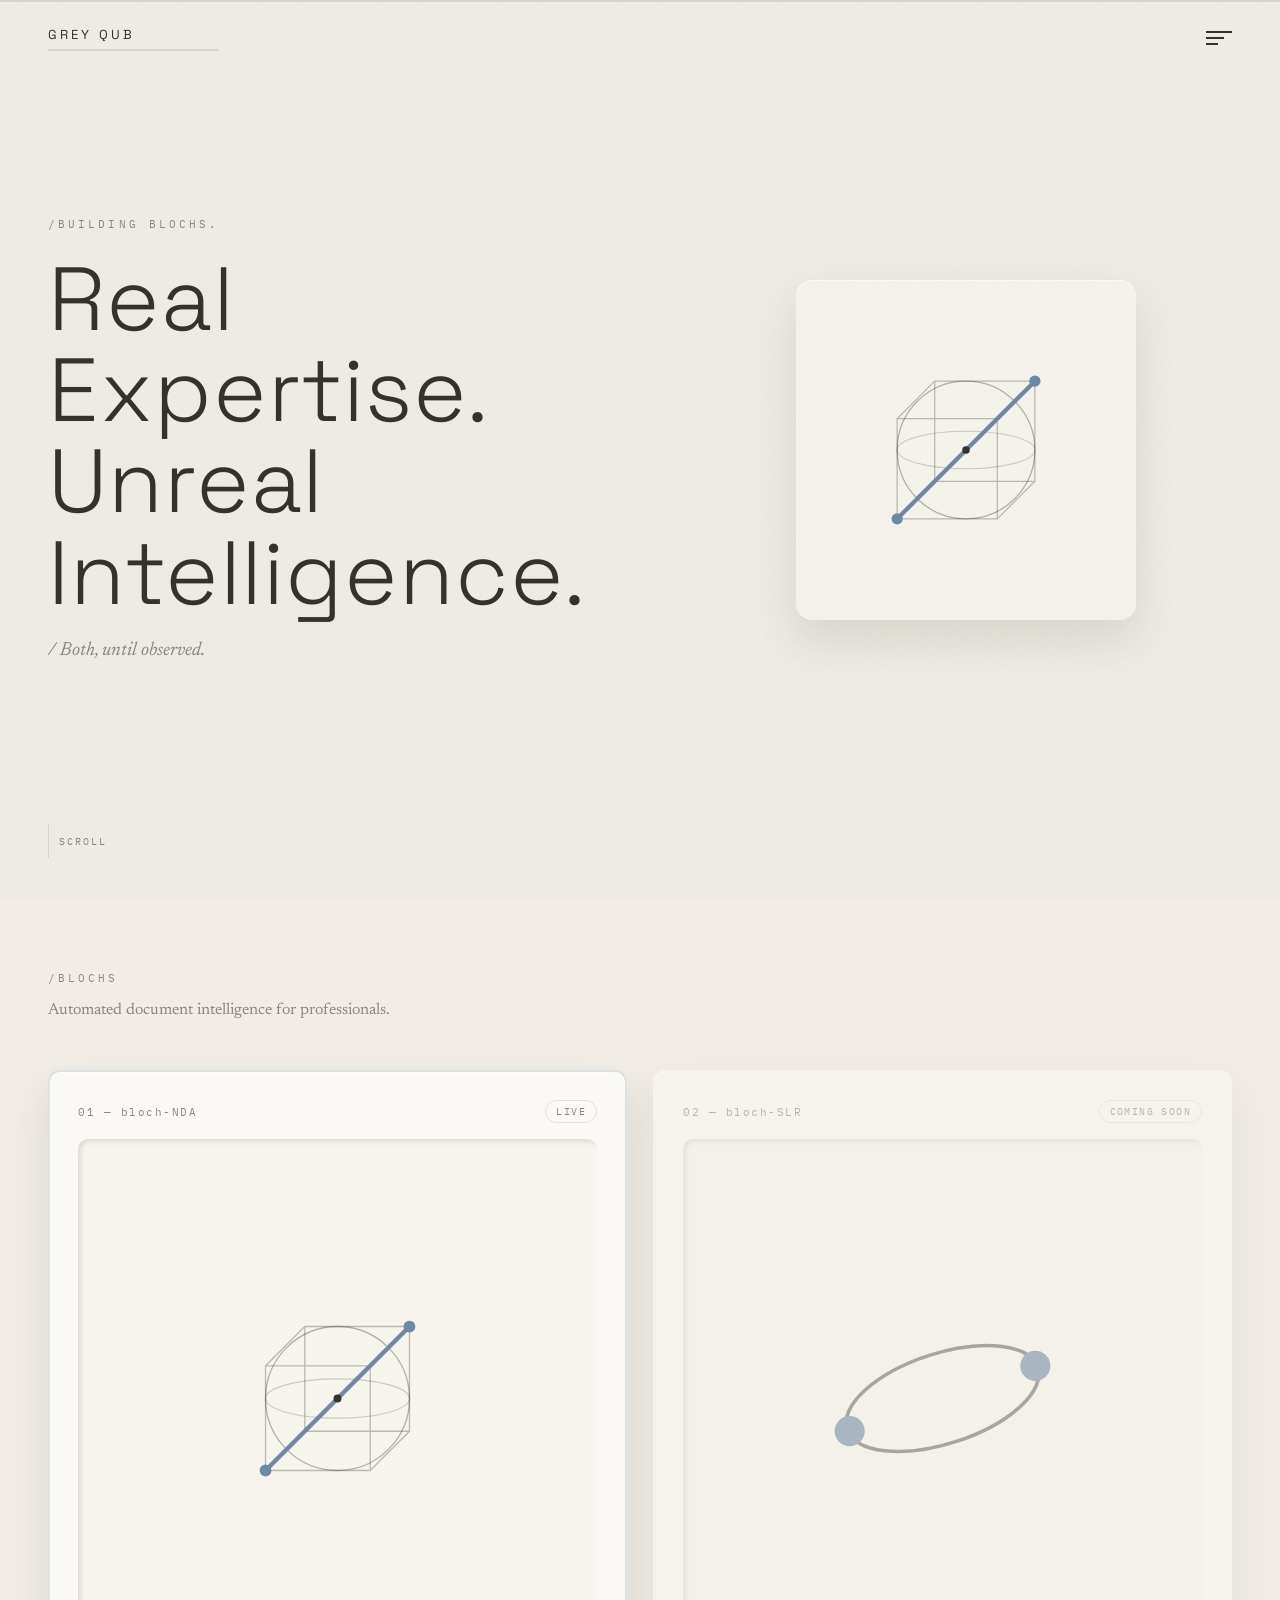
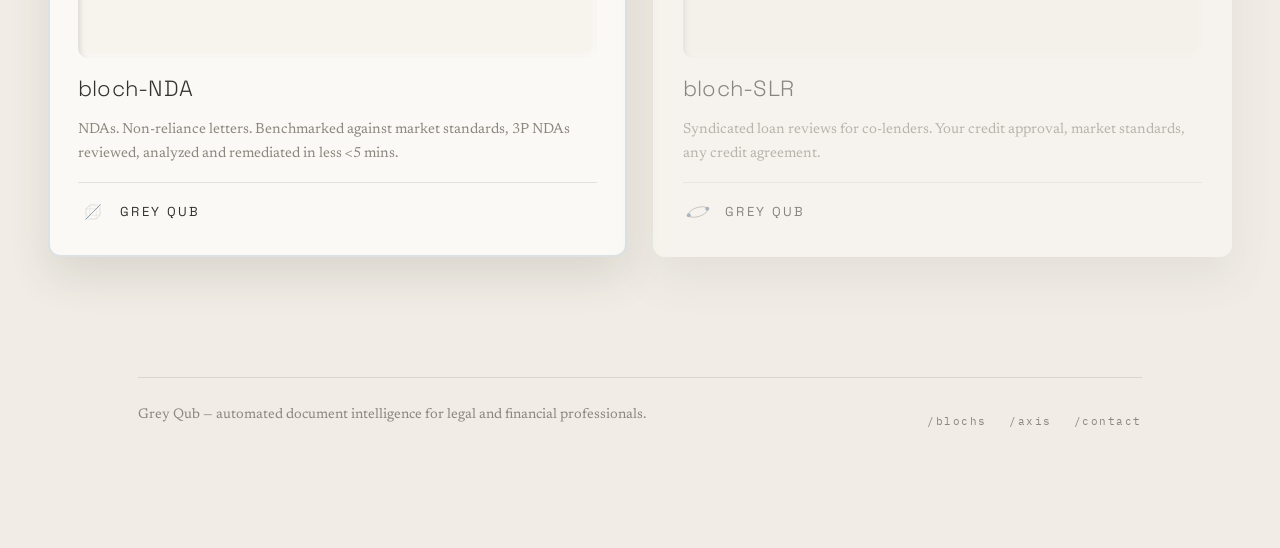
==== index.html @ e5db9835 "Add Bloch Axis icon as apple-touch-icon and favicon Renders the same Bloch Axis mark used in the her" ====
<!DOCTYPE html>
<html lang="en">
<head>
<meta charset="UTF-8">
<meta name="viewport" content="width=device-width, initial-scale=1.0">
<title>Grey Qub — Real Expertise. Unreal Intelligence.</title>
<meta name="description" content="Grey Qub builds automated document intelligence for legal and financial professionals — starting with bloch-NDA and bloch-SLR.">
<link rel="preconnect" href="https://fonts.googleapis.com">
<link rel="preconnect" href="https://fonts.gstatic.com" crossorigin>
<link href="https://fonts.googleapis.com/css2?family=Space+Grotesk:wght@300;400;500;700&family=Newsreader:ital,wght@0,300;0,400;1,400&family=IBM+Plex+Mono:wght@400;500&display=swap" rel="stylesheet">
<link rel="icon" type="image/svg+xml" href="assets/icon.svg">
<link rel="icon" type="image/png" sizes="32x32" href="assets/icon-32.png">
<link rel="icon" type="image/png" sizes="16x16" href="assets/icon-16.png">
<link rel="apple-touch-icon" sizes="180x180" href="assets/icon-180.png">
<meta name="apple-mobile-web-app-title" content="Grey Qub">
<link rel="stylesheet" href="css/base.css">
<link rel="stylesheet" href="css/nav.css">
<link rel="stylesheet" href="css/hero.css">
<link rel="stylesheet" href="css/cards.css">
<link rel="stylesheet" href="css/buttons.css">
<link rel="stylesheet" href="css/footer.css">
<link rel="stylesheet" href="css/landing.css">
</head>
<body>
<div class="grain"></div>
<div class="topline"></div>

<nav>
  <a class="navmark" href="index.html">
    <div class="wordwrap">
      <div class="word">GREY QUB</div>
      <div class="wordline" aria-hidden="true"></div>
    </div>
  </a>
  <div class="navmenu-wrap">
    <button class="bars" type="button" aria-label="Toggle menu"><span></span><span></span><span></span></button>
    <div class="navmenu">
      <a href="index.html#blochs">/blochs</a>
      <a href="bloch-slr.html">/axis</a>
      <a href="contact.html">/contact</a>
    </div>
  </div>
</nav>

<section class="hero">
  <div class="hero-copy">
    <span class="eyebrow">/building blochs.</span>
    <h1>Real Expertise.<br>Unreal Intelligence.</h1>
    <p class="tagline"><span class="slash">/</span> Both, until observed.</p>
  </div>
  <div class="stage" id="stage">
    <div class="stage-tile">
      <svg viewBox="0 0 230 230" fill="none">
        <circle cx="115" cy="115" r="55" stroke="var(--ink)" stroke-width="1" opacity="0.35"/>
        <ellipse cx="115" cy="115" rx="55" ry="15" stroke="var(--ink)" stroke-width="0.8" opacity="0.22"/>
        <g stroke="var(--ink)" stroke-width="1" opacity="0.3">
          <path d="M60 90 L140 90 L140 170 L60 170 Z"/>
          <path d="M90 60 L170 60 L170 140 L90 140 Z"/>
          <line x1="60" y1="90" x2="90" y2="60"/>
          <line x1="140" y1="90" x2="170" y2="60"/>
          <line x1="140" y1="170" x2="170" y2="140"/>
          <line x1="60" y1="170" x2="90" y2="140"/>
        </g>
        <line x1="60" y1="170" x2="170" y2="60" stroke="var(--accent)" stroke-width="3.4" stroke-linecap="round"/>
        <circle cx="60" cy="170" r="4.5" fill="var(--accent)"/>
        <circle cx="170" cy="60" r="4.5" fill="var(--accent)"/>
        <circle cx="115" cy="115" r="3" fill="var(--ink)"/>
      </svg>
    </div>
  </div>
  <div class="scrollcue"><div class="stem"></div>SCROLL</div>
</section>

<div class="section-title" id="blochs">
  <span class="eyebrow">/blochs</span>
  <p class="lede">Automated document intelligence for professionals.</p>
</div>

<div class="grid">

  <a class="card lead card-link" href="bloch-nda.html" style="text-decoration:none; color:inherit;">
    <div class="num"><span>01 — bloch-NDA</span><span class="pill">Live</span></div>
    <div class="icon-tile">
      <svg viewBox="0 0 230 230" fill="none">
        <circle cx="115" cy="115" r="55" stroke="var(--ink)" stroke-width="1" opacity="0.35"/>
        <ellipse cx="115" cy="115" rx="55" ry="15" stroke="var(--ink)" stroke-width="0.8" opacity="0.22"/>
        <g stroke="var(--ink)" stroke-width="1" opacity="0.3">
          <path d="M60 90 L140 90 L140 170 L60 170 Z"/>
          <path d="M90 60 L170 60 L170 140 L90 140 Z"/>
          <line x1="60" y1="90" x2="90" y2="60"/>
          <line x1="140" y1="90" x2="170" y2="60"/>
          <line x1="140" y1="170" x2="170" y2="140"/>
          <line x1="60" y1="170" x2="90" y2="140"/>
        </g>
        <line x1="60" y1="170" x2="170" y2="60" stroke="var(--accent)" stroke-width="3.4" stroke-linecap="round"/>
        <circle cx="60" cy="170" r="4.5" fill="var(--accent)"/>
        <circle cx="170" cy="60" r="4.5" fill="var(--accent)"/>
        <circle cx="115" cy="115" r="3" fill="var(--ink)"/>
      </svg>
    </div>
    <h3>bloch-NDA</h3>
    <p>NDAs. Non-reliance letters. Benchmarked against market standards, 3P NDAs reviewed, analyzed and remediated in less &lt;5 mins.</p>
    <div class="lockup">
      <svg class="mini-icon" viewBox="0 0 230 230" fill="none">
        <circle cx="115" cy="115" r="55" stroke="var(--ink)" stroke-width="1.4" opacity="0.4"/>
        <g stroke="var(--ink)" stroke-width="1.4" opacity="0.35">
          <path d="M60 90 L140 90 L140 170 L60 170 Z"/>
          <path d="M90 60 L170 60 L170 140 L90 140 Z"/>
          <line x1="60" y1="90" x2="90" y2="60"/>
          <line x1="140" y1="90" x2="170" y2="60"/>
          <line x1="140" y1="170" x2="170" y2="140"/>
          <line x1="60" y1="170" x2="90" y2="140"/>
        </g>
        <line x1="60" y1="170" x2="170" y2="60" stroke="var(--accent)" stroke-width="6" stroke-linecap="round"/>
      </svg>
      <span class="word">GREY QUB</span>
    </div>
  </a>

  <div class="card card-inactive">
    <div class="num"><span>02 — bloch-SLR</span><span class="pill">Coming soon</span></div>
    <div class="icon-tile">
      <svg viewBox="0 0 120 120" fill="none">
        <ellipse cx="60" cy="60" rx="40" ry="18" stroke="var(--ink)" stroke-width="1.4" transform="rotate(-18 60 60)" opacity="0.7"/>
        <circle cx="97" cy="47" r="6" fill="var(--accent)"/>
        <circle cx="23" cy="73" r="6" fill="var(--accent)"/>
      </svg>
    </div>
    <h3>bloch-SLR</h3>
    <p>Syndicated loan reviews for co-lenders. Your credit approval, market standards, any credit agreement.</p>
    <div class="lockup">
      <svg class="mini-icon" viewBox="0 0 120 120" fill="none">
        <ellipse cx="60" cy="60" rx="40" ry="18" stroke="var(--ink)" stroke-width="2.2" transform="rotate(-18 60 60)" opacity="0.7"/>
        <circle cx="97" cy="47" r="8" fill="var(--accent)"/>
        <circle cx="23" cy="73" r="8" fill="var(--accent)"/>
      </svg>
      <span class="word">GREY QUB</span>
    </div>
  </div>

</div>

<footer>
  <div class="foot-inner">
    <p>Grey Qub — automated document intelligence for legal and financial professionals.</p>
    <div class="foot-links">
      <a href="index.html#blochs">/blochs</a>
      <a href="bloch-slr.html">/axis</a>
      <a href="contact.html">/contact</a>
    </div>
  </div>
</footer>

<script src="js/nav.js"></script>
<script>
  const stage = document.getElementById('stage');
  stage.addEventListener('mousemove', (e) => {
    const r = stage.getBoundingClientRect();
    const px = (e.clientX - r.left) / r.width - 0.5;
    const py = (e.clientY - r.top) / r.height - 0.5;
    stage.style.transform = `translate(${px*10}px, ${py*10}px)`;
  });
  stage.addEventListener('mouseleave', () => { stage.style.transform = 'translate(0,0)'; });
</script>
</body>
</html>
---- css/base.css ----
/* ==========================================================================
   BASE — tokens, reset, global typography
   Shared across every page. Page-specific rules live in their own files.
   ========================================================================== */

:root{
  --ease: cubic-bezier(.16,.8,.24,1);
  --bg: #f1ede6;
  --bg-soft: #f7f4ee;
  --ink: #33322f;
  --ink-dim: #8b877e;
  --line: rgba(51,50,47,0.12);
  --accent: #6f89a3;
  --accent-soft: rgba(111,137,163,0.22);
  --card-bg: #fbf9f5;
  --shadow-out: 0 20px 42px rgba(60,55,45,0.12), 0 1px 0 rgba(255,255,255,0.7) inset;
  --shadow-in: inset 2px 2px 5px rgba(60,55,45,0.16), inset -2px -2px 5px rgba(255,255,255,0.85);
}

*{ box-sizing:border-box; }
html{ scroll-behavior:smooth; }
body{ margin:0; background:var(--bg); color:var(--ink); font-family:'Newsreader', serif; overflow-x:hidden; }

.grain{
  position:fixed; inset:0; pointer-events:none; z-index:999; opacity:.08; mix-blend-mode:multiply;
  background-image:url("data:image/svg+xml,%3Csvg xmlns='http://www.w3.org/2000/svg' width='120' height='120'%3E%3Cfilter id='n'%3E%3CfeTurbulence type='fractalNoise' baseFrequency='0.9' numOctaves='2' stitchTiles='stitch'/%3E%3C/filter%3E%3Crect width='100%25' height='100%25' filter='url(%23n)'/%3E%3C/svg%3E");
}

.eyebrow{ font-family:'IBM Plex Mono', monospace; font-size:11px; letter-spacing:.28em; text-transform:uppercase; color:var(--ink-dim); }
h1,h2,h3{ font-family:'Space Grotesk', sans-serif; font-weight:300; margin:0; }

.slash{ color:var(--accent); }

.section{ padding:70px 48px; max-width:1100px; margin:0 auto; }
.section .lede{ color:var(--ink-dim); font-size:16px; line-height:1.75; max-width:660px; }

@media (max-width:880px){
  .section{ padding:50px 22px; }
}
---- css/nav.css ----
/* ==========================================================================
   NAV — top bar + hamburger dropdown, shared across every page
   ========================================================================== */

/* thin animated accent line — a larger, more conspicuous cousin of the
   hero scrollcue's "drip", run across the very top of every page */
.topline{
  position:fixed; top:0; left:0; right:0; height:2px; z-index:300;
  background:var(--line); overflow:hidden;
}
.topline::after{
  content:''; position:absolute; top:0; left:-35%; width:35%; height:100%;
  background:linear-gradient(90deg, transparent, var(--accent) 50%, transparent);
  animation:topline-sweep 3.6s ease-in-out infinite;
}
@keyframes topline-sweep{ 0%{ left:-35%; } 65%{ left:100%; } 100%{ left:100%; } }

nav{
  position:fixed; top:0; left:0; right:0; z-index:200;
  display:flex; align-items:center; justify-content:space-between;
  padding:26px 48px; background:linear-gradient(180deg, var(--bg) 55%, transparent);
}
.navmark{ display:flex; align-items:center; gap:12px; text-decoration:none; }
.bars{ width:26px; display:flex; flex-direction:column; gap:4px; cursor:pointer; background:none; border:none; padding:0; }
.bars span{ display:block; height:2px; background:var(--ink); transition:.25s var(--ease); }
.bars span:nth-child(1){ width:100%; }
.bars span:nth-child(2){ width:70%; }
.bars span:nth-child(3){ width:45%; }
.navmark .word{ font-family:'Space Grotesk',sans-serif; letter-spacing:.24em; font-size:13px; color:var(--ink); }

/* wordline — a thin horizontal sweep under the wordmark, same motion
   language as .topline (just shorter parent, longer relative sweep) */
.navmark .wordwrap{ display:flex; flex-direction:column; gap:6px; }
.wordline{
  position:relative; width:170px; height:1.5px; overflow:hidden; background:var(--line);
}
.wordline::after{
  content:''; position:absolute; top:0; left:-35%; width:35%; height:100%;
  background:linear-gradient(90deg, transparent, var(--accent) 50%, transparent);
  animation:topline-sweep 3.6s ease-in-out infinite;
}

.navmenu-wrap{ position:relative; }

.navmenu{
  position:absolute; top:calc(100% + 14px); left:0; min-width:180px;
  background:var(--bg-soft); border-radius:14px; box-shadow:var(--shadow-out);
  padding:10px; display:flex; flex-direction:column; gap:2px;
  opacity:0; pointer-events:none; transform:translateY(-6px);
  transition:opacity .25s var(--ease), transform .25s var(--ease);
}
.navmenu-wrap.open .navmenu{ opacity:1; pointer-events:auto; transform:translateY(0); }
.navmenu-wrap.open .bars span:nth-child(2){ width:100%; }

.navmenu a{
  display:block; padding:10px 14px; border-radius:8px; text-decoration:none;
  font-family:'IBM Plex Mono', monospace; font-size:12px; letter-spacing:.1em; color:var(--ink);
  transition:background .2s var(--ease), color .2s var(--ease);
}
.navmenu a:hover{ background:var(--accent-soft); color:var(--ink); }

@media (max-width:880px){
  nav{ padding:20px 22px; }
}
---- css/hero.css ----
/* ==========================================================================
   HERO — used on the landing page (full split hero) and as a lighter
   page-header on interior pages
   ========================================================================== */

.hero{
  min-height:100svh; display:grid; grid-template-columns:1.1fr .9fr; align-items:center;
  padding:0 48px; position:relative;
}
.hero-copy{ position:relative; z-index:2; }
.hero h1{ font-size:clamp(42px, 7vw, 92px); line-height:1.02; letter-spacing:.01em; margin:22px 0 8px; }
.hero .tagline{
  font-family:'Newsreader', serif; font-style:italic; font-size:19px; color:var(--ink-dim);
  max-width:480px; margin-top:18px; line-height:1.5;
}

.scrollcue{
  position:absolute; bottom:42px; left:48px; display:flex; align-items:center; gap:10px;
  font-family:'IBM Plex Mono', monospace; font-size:10px; letter-spacing:.2em; color:var(--ink-dim);
}
.scrollcue .stem{ width:1px; height:34px; background:var(--line); position:relative; overflow:hidden; }
.scrollcue .stem::after{
  content:''; position:absolute; top:-100%; left:0; width:100%; height:100%; background:var(--accent);
  animation:drip 2.2s ease-in-out infinite;
}
@keyframes drip{ 0%{top:-100%;} 60%{top:100%;} 100%{top:100%;} }

.stage{ position:relative; height:440px; display:flex; align-items:center; justify-content:center; transition:transform .2s var(--ease); }
.stage-tile{
  width:340px; height:340px; border-radius:16px; background:var(--bg-soft); box-shadow:var(--shadow-out);
  display:flex; align-items:center; justify-content:center; padding:26px;
}
.stage-tile svg{ width:100%; height:100%; }

/* lighter header used on interior pages (bloch-NDA, bloch-SLR, contact) */
.page-header{ padding:150px 48px 40px; max-width:920px; margin:0 auto; }
.page-header h1{ font-size:clamp(34px, 5vw, 56px); line-height:1.08; margin:16px 0 20px; }
.page-header .lede{ color:var(--ink-dim); font-size:16.5px; line-height:1.75; max-width:680px; }

@media (max-width:880px){
  .hero{ grid-template-columns:1fr; padding:110px 22px 60px; text-align:left; }
  .stage{ height:280px; margin-top:16px; }
  .stage-tile{ width:240px; height:240px; }
  .page-header{ padding:110px 22px 30px; }
}
---- css/cards.css ----
/* ==========================================================================
   CARDS — shared card shell used on the landing grid, metrics, and
   differentiation blocks
   ========================================================================== */

.grid{
  display:grid; grid-template-columns:repeat(auto-fit, minmax(280px, 1fr));
  gap:26px; padding:20px 48px 60px; max-width:1500px; margin:0 auto;
}
.grid.grid-tight{ grid-template-columns:repeat(auto-fit, minmax(220px, 1fr)); }
.grid.grid-quad{ grid-template-columns:repeat(auto-fit, minmax(240px, 1fr)); }

.card{
  background:var(--card-bg); border-radius:12px; padding:28px; box-shadow:var(--shadow-out);
  border:2px solid transparent; transition:transform .3s var(--ease), border-color .3s var(--ease);
  display:flex; flex-direction:column; gap:16px;
}
.card.lead{ border-color:var(--accent-soft); }
.card.card-link{ cursor:pointer; }
.card.card-link:hover{ transform:translateY(-6px); border-color:var(--accent); }
.card.card-inactive{ opacity:.55; }
.card.card-inactive:hover{ transform:none; }

.card .num{ font-family:'IBM Plex Mono',monospace; font-size:11px; letter-spacing:.14em; color:var(--ink-dim); display:flex; justify-content:space-between; align-items:center; }
.card h3{ font-size:22px; letter-spacing:.01em; }
.card p{ color:var(--ink-dim); font-size:14.5px; line-height:1.65; margin:0; }

.pill{
  align-self:flex-start; font-family:'IBM Plex Mono',monospace; font-size:10px; letter-spacing:.14em; text-transform:uppercase;
  color:var(--ink-dim); border:1px solid var(--line); padding:4px 10px; border-radius:100px;
}

/* metric cards */
.metric-card{
  background:var(--card-bg); border-radius:12px; padding:34px 28px; box-shadow:var(--shadow-out);
  text-align:left;
}
.metric-card .metric-num{ font-family:'Space Grotesk', sans-serif; font-weight:300; font-size:clamp(28px,4vw,42px); color:var(--ink); line-height:1.05; }
.metric-card .metric-label{ margin-top:10px; font-family:'IBM Plex Mono', monospace; font-size:11px; letter-spacing:.1em; color:var(--ink-dim); }

/* feature / differentiation cards */
.feature-card{
  background:var(--bg-soft); border-radius:12px; padding:26px; box-shadow:var(--shadow-in);
}
.feature-card h3{ font-size:18px; margin-bottom:8px; }
.feature-card p{ color:var(--ink-dim); font-size:14px; line-height:1.6; margin:0; }
---- css/buttons.css ----
/* ==========================================================================
   BUTTONS / CHIPS — shared CTA + tag chip styles
   ========================================================================== */

.tagchip{
  align-self:flex-start; font-family:'IBM Plex Mono',monospace; font-size:11px; letter-spacing:.06em;
  color:var(--accent); border:1px solid var(--accent-soft); padding:6px 12px; border-radius:100px;
}

.btn-cta{
  display:inline-flex; align-items:center; gap:10px; align-self:flex-start;
  font-family:'Space Grotesk', sans-serif; font-size:15px; letter-spacing:.04em; color:var(--bg-soft);
  background:var(--ink); padding:16px 30px; border-radius:100px; text-decoration:none;
  box-shadow:var(--shadow-out); transition:transform .3s var(--ease), background .3s var(--ease);
  border:none; cursor:pointer;
}
.btn-cta:hover{ transform:translateY(-3px); background:var(--accent); }

.btn-ghost{
  display:inline-flex; align-items:center; gap:10px; align-self:flex-start;
  font-family:'IBM Plex Mono', monospace; font-size:12px; letter-spacing:.12em; text-transform:uppercase;
  color:var(--ink); background:transparent; padding:12px 22px; border-radius:100px; text-decoration:none;
  border:1px solid var(--line); transition:border-color .3s var(--ease), color .3s var(--ease);
}
.btn-ghost:hover{ border-color:var(--accent); color:var(--accent); }
---- css/footer.css ----
/* ==========================================================================
   FOOTER — shared across every page
   ========================================================================== */

footer{ max-width:1100px; margin:0 auto; padding:60px 48px 120px; text-align:left; }
footer .foot-inner{ border-top:1px solid var(--line); padding-top:26px; display:flex; justify-content:space-between; align-items:flex-end; gap:24px; flex-wrap:wrap; }
footer p{ color:var(--ink-dim); font-size:14px; line-height:1.7; margin:0; }
footer .foot-links{ display:flex; gap:22px; }
footer .foot-links a{ font-family:'IBM Plex Mono', monospace; font-size:11px; letter-spacing:.14em; color:var(--ink-dim); text-decoration:none; }
footer .foot-links a:hover{ color:var(--ink); }

@media (max-width:880px){
  footer{ padding:40px 22px 90px; }
}
---- css/landing.css ----
/* ==========================================================================
   LANDING — index.html specific layout
   ========================================================================== */

.section-title{ padding:70px 48px 10px; max-width:1500px; margin:0 auto; }
.section-title .lede{ color:var(--ink-dim); font-size:16px; line-height:1.75; max-width:660px; margin-top:10px; }

.lockup{ display:flex; align-items:center; gap:12px; padding-top:14px; border-top:1px solid var(--line); }
.lockup .mini-icon{ width:30px; height:30px; }
.lockup .word{ font-family:'Space Grotesk',sans-serif; font-size:13px; letter-spacing:.18em; }

.icon-tile{
  aspect-ratio:1; border-radius:10px; background:var(--bg-soft); box-shadow:var(--shadow-in);
  display:flex; align-items:center; justify-content:center;
}
.icon-tile svg{ width:58%; height:58%; }

@media (max-width:880px){
  .section-title{ padding:50px 22px 10px; }
  .grid{ padding:10px 22px 60px; }
}
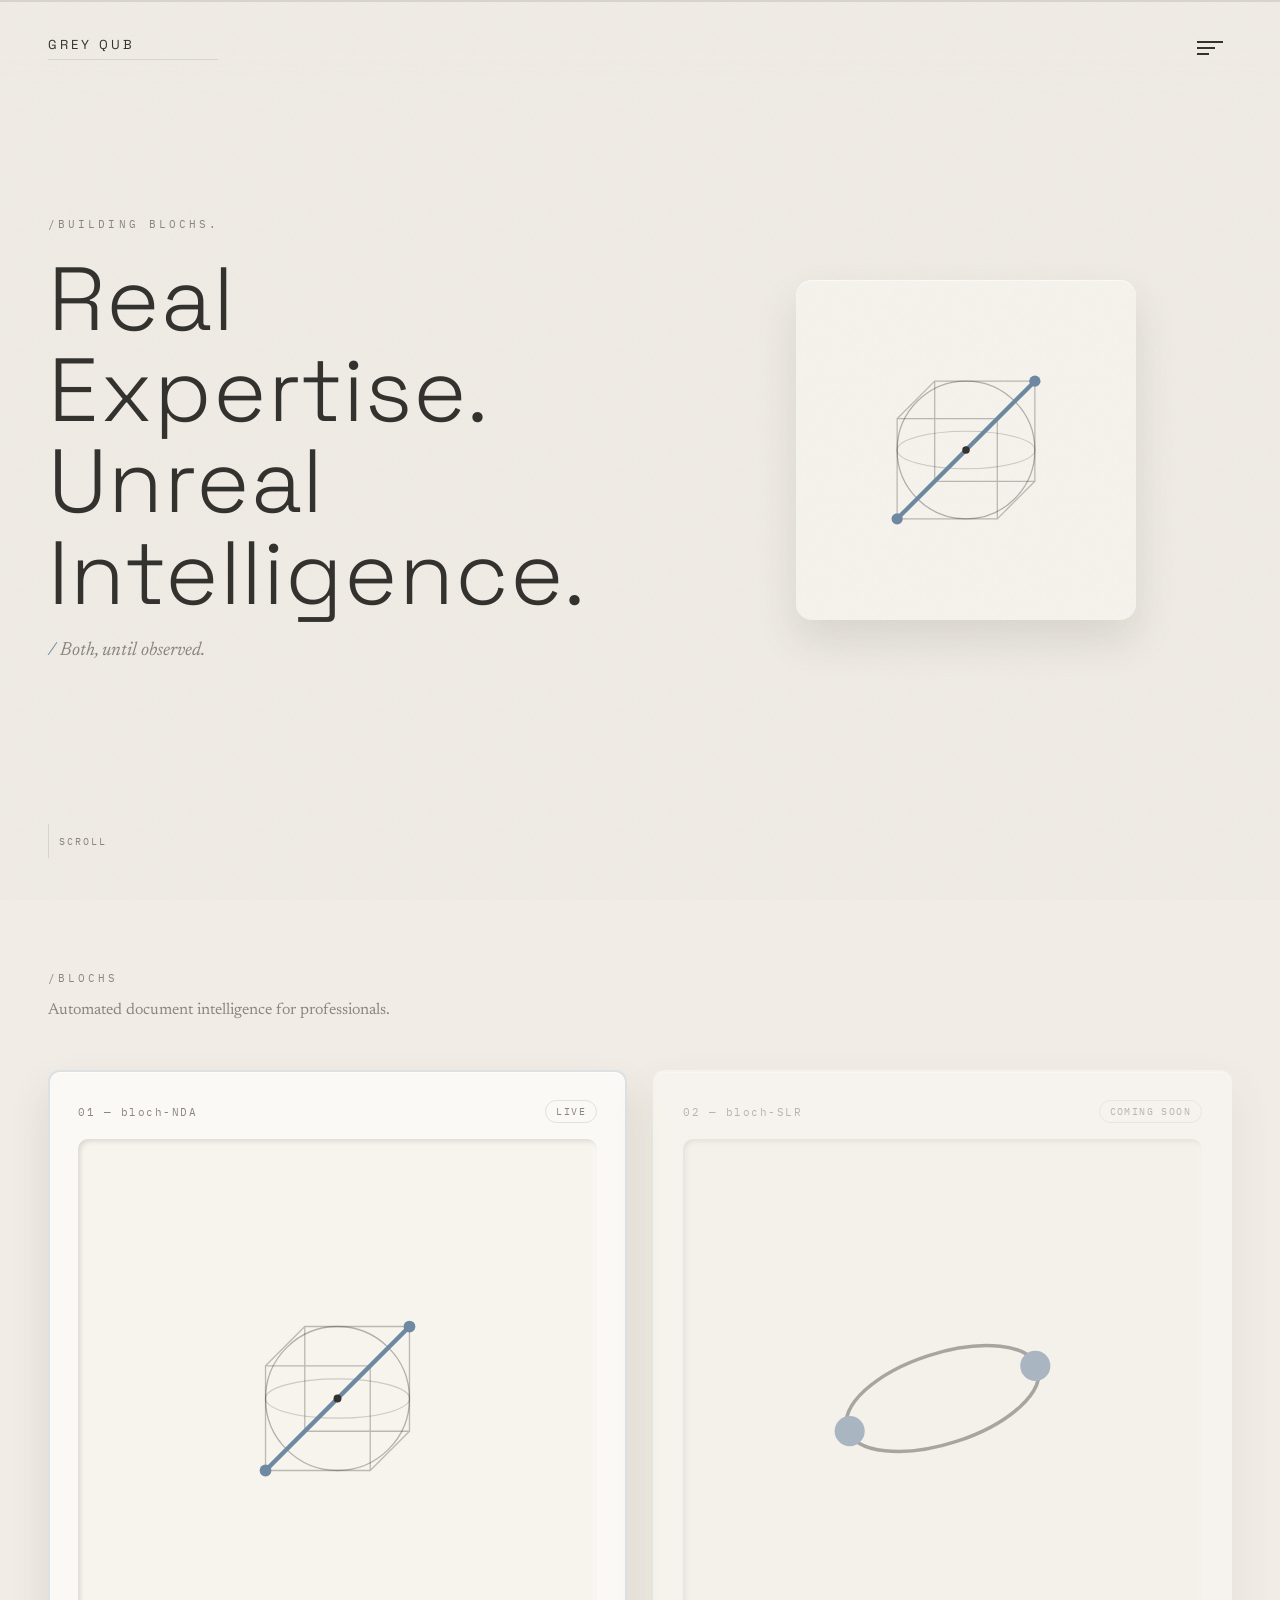
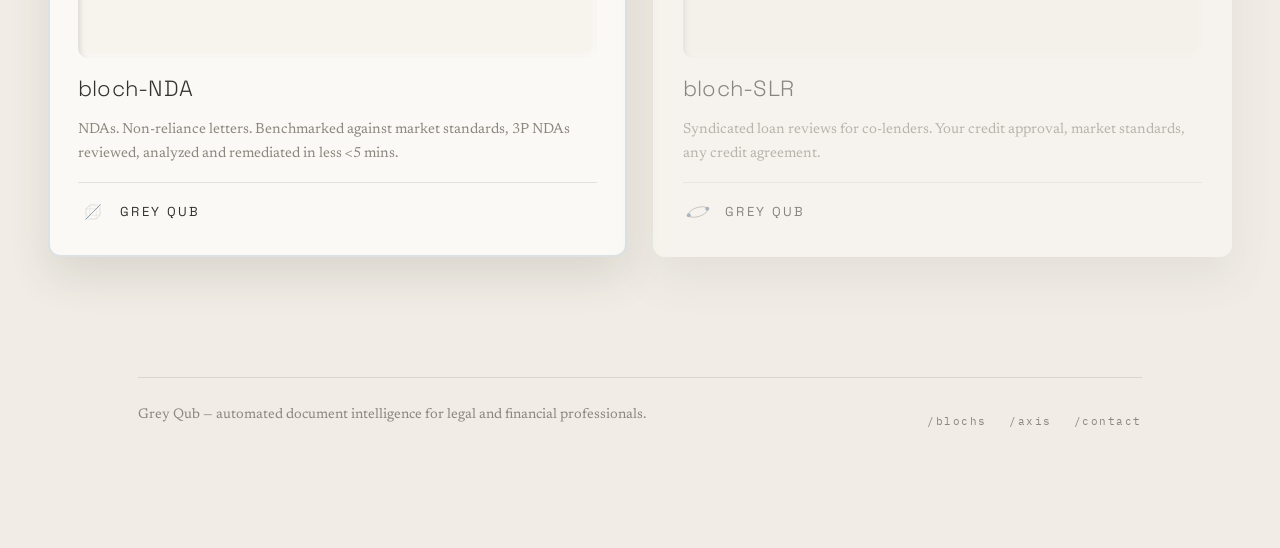
==== commit b40e6e74: "Optimize pages for mobile Safari - viewport-fit=cover + theme-color meta so content extends under th" ====
--- a/index.html
+++ b/index.html
@@ -2,7 +2,8 @@
 <html lang="en">
 <head>
 <meta charset="UTF-8">
-<meta name="viewport" content="width=device-width, initial-scale=1.0">
+<meta name="viewport" content="width=device-width, initial-scale=1.0, viewport-fit=cover">
+<meta name="theme-color" content="#f1ede6">
 <title>Grey Qub — Real Expertise. Unreal Intelligence.</title>
 <meta name="description" content="Grey Qub builds automated document intelligence for legal and financial professionals — starting with bloch-NDA and bloch-SLR.">
 <link rel="preconnect" href="https://fonts.googleapis.com">
--- a/css/base.css
+++ b/css/base.css
@@ -17,8 +17,8 @@
   --shadow-in: inset 2px 2px 5px rgba(60,55,45,0.16), inset -2px -2px 5px rgba(255,255,255,0.85);
 }
 
-*{ box-sizing:border-box; }
-html{ scroll-behavior:smooth; }
+*{ box-sizing:border-box; -webkit-tap-highlight-color:transparent; }
+html{ scroll-behavior:smooth; -webkit-text-size-adjust:100%; text-size-adjust:100%; }
 body{ margin:0; background:var(--bg); color:var(--ink); font-family:'Newsreader', serif; overflow-x:hidden; }
 
 .grain{
--- a/css/nav.css
+++ b/css/nav.css
@@ -5,7 +5,7 @@
 /* thin animated accent line — a larger, more conspicuous cousin of the
    hero scrollcue's "drip", run across the very top of every page */
 .topline{
-  position:fixed; top:0; left:0; right:0; height:2px; z-index:300;
+  position:fixed; top:env(safe-area-inset-top, 0px); left:0; right:0; height:2px; z-index:300;
   background:var(--line); overflow:hidden;
 }
 .topline::after{
@@ -18,10 +18,15 @@
 nav{
   position:fixed; top:0; left:0; right:0; z-index:200;
   display:flex; align-items:center; justify-content:space-between;
-  padding:26px 48px; background:linear-gradient(180deg, var(--bg) 55%, transparent);
+  padding:calc(26px + env(safe-area-inset-top, 0px)) calc(48px + env(safe-area-inset-right, 0px)) 26px calc(48px + env(safe-area-inset-left, 0px));
+  background:linear-gradient(180deg, var(--bg) 55%, transparent);
 }
 .navmark{ display:flex; align-items:center; gap:12px; text-decoration:none; }
-.bars{ width:26px; display:flex; flex-direction:column; gap:4px; cursor:pointer; background:none; border:none; padding:0; }
+.bars{
+  width:44px; height:44px; padding:9px; box-sizing:border-box;
+  display:flex; flex-direction:column; justify-content:center; gap:4px;
+  cursor:pointer; background:none; border:none;
+}
 .bars span{ display:block; height:2px; background:var(--ink); transition:.25s var(--ease); }
 .bars span:nth-child(1){ width:100%; }
 .bars span:nth-child(2){ width:70%; }
@@ -60,5 +65,7 @@
 .navmenu a:hover{ background:var(--accent-soft); color:var(--ink); }
 
 @media (max-width:880px){
-  nav{ padding:20px 22px; }
+  nav{
+    padding:calc(20px + env(safe-area-inset-top, 0px)) calc(22px + env(safe-area-inset-right, 0px)) 20px calc(22px + env(safe-area-inset-left, 0px));
+  }
 }
--- a/css/hero.css
+++ b/css/hero.css
@@ -4,8 +4,9 @@
    ========================================================================== */
 
 .hero{
-  min-height:100svh; display:grid; grid-template-columns:1.1fr .9fr; align-items:center;
-  padding:0 48px; position:relative;
+  min-height:100vh; min-height:100svh; display:grid; grid-template-columns:1.1fr .9fr; align-items:center;
+  padding:0 calc(48px + env(safe-area-inset-right, 0px)) 0 calc(48px + env(safe-area-inset-left, 0px));
+  position:relative;
 }
 .hero-copy{ position:relative; z-index:2; }
 .hero h1{ font-size:clamp(42px, 7vw, 92px); line-height:1.02; letter-spacing:.01em; margin:22px 0 8px; }
@@ -15,7 +16,8 @@
 }
 
 .scrollcue{
-  position:absolute; bottom:42px; left:48px; display:flex; align-items:center; gap:10px;
+  position:absolute; bottom:calc(42px + env(safe-area-inset-bottom, 0px)); left:calc(48px + env(safe-area-inset-left, 0px));
+  display:flex; align-items:center; gap:10px;
   font-family:'IBM Plex Mono', monospace; font-size:10px; letter-spacing:.2em; color:var(--ink-dim);
 }
 .scrollcue .stem{ width:1px; height:34px; background:var(--line); position:relative; overflow:hidden; }
@@ -33,13 +35,22 @@
 .stage-tile svg{ width:100%; height:100%; }
 
 /* lighter header used on interior pages (bloch-NDA, bloch-SLR, contact) */
-.page-header{ padding:150px 48px 40px; max-width:920px; margin:0 auto; }
+.page-header{
+  padding:150px calc(48px + env(safe-area-inset-right, 0px)) 40px calc(48px + env(safe-area-inset-left, 0px));
+  max-width:920px; margin:0 auto;
+}
 .page-header h1{ font-size:clamp(34px, 5vw, 56px); line-height:1.08; margin:16px 0 20px; }
 .page-header .lede{ color:var(--ink-dim); font-size:16.5px; line-height:1.75; max-width:680px; }
 
 @media (max-width:880px){
-  .hero{ grid-template-columns:1fr; padding:110px 22px 60px; text-align:left; }
+  .hero{
+    grid-template-columns:1fr;
+    padding:110px calc(22px + env(safe-area-inset-right, 0px)) 60px calc(22px + env(safe-area-inset-left, 0px));
+    text-align:left;
+  }
   .stage{ height:280px; margin-top:16px; }
   .stage-tile{ width:240px; height:240px; }
-  .page-header{ padding:110px 22px 30px; }
+  .page-header{
+    padding:110px calc(22px + env(safe-area-inset-right, 0px)) 30px calc(22px + env(safe-area-inset-left, 0px));
+  }
 }
--- a/css/footer.css
+++ b/css/footer.css
@@ -2,7 +2,11 @@
    FOOTER — shared across every page
    ========================================================================== */
 
-footer{ max-width:1100px; margin:0 auto; padding:60px 48px 120px; text-align:left; }
+footer{
+  max-width:1100px; margin:0 auto;
+  padding:60px calc(48px + env(safe-area-inset-right, 0px)) calc(120px + env(safe-area-inset-bottom, 0px)) calc(48px + env(safe-area-inset-left, 0px));
+  text-align:left;
+}
 footer .foot-inner{ border-top:1px solid var(--line); padding-top:26px; display:flex; justify-content:space-between; align-items:flex-end; gap:24px; flex-wrap:wrap; }
 footer p{ color:var(--ink-dim); font-size:14px; line-height:1.7; margin:0; }
 footer .foot-links{ display:flex; gap:22px; }
@@ -10,5 +14,7 @@
 footer .foot-links a:hover{ color:var(--ink); }
 
 @media (max-width:880px){
-  footer{ padding:40px 22px 90px; }
+  footer{
+    padding:40px calc(22px + env(safe-area-inset-right, 0px)) calc(90px + env(safe-area-inset-bottom, 0px)) calc(22px + env(safe-area-inset-left, 0px));
+  }
 }
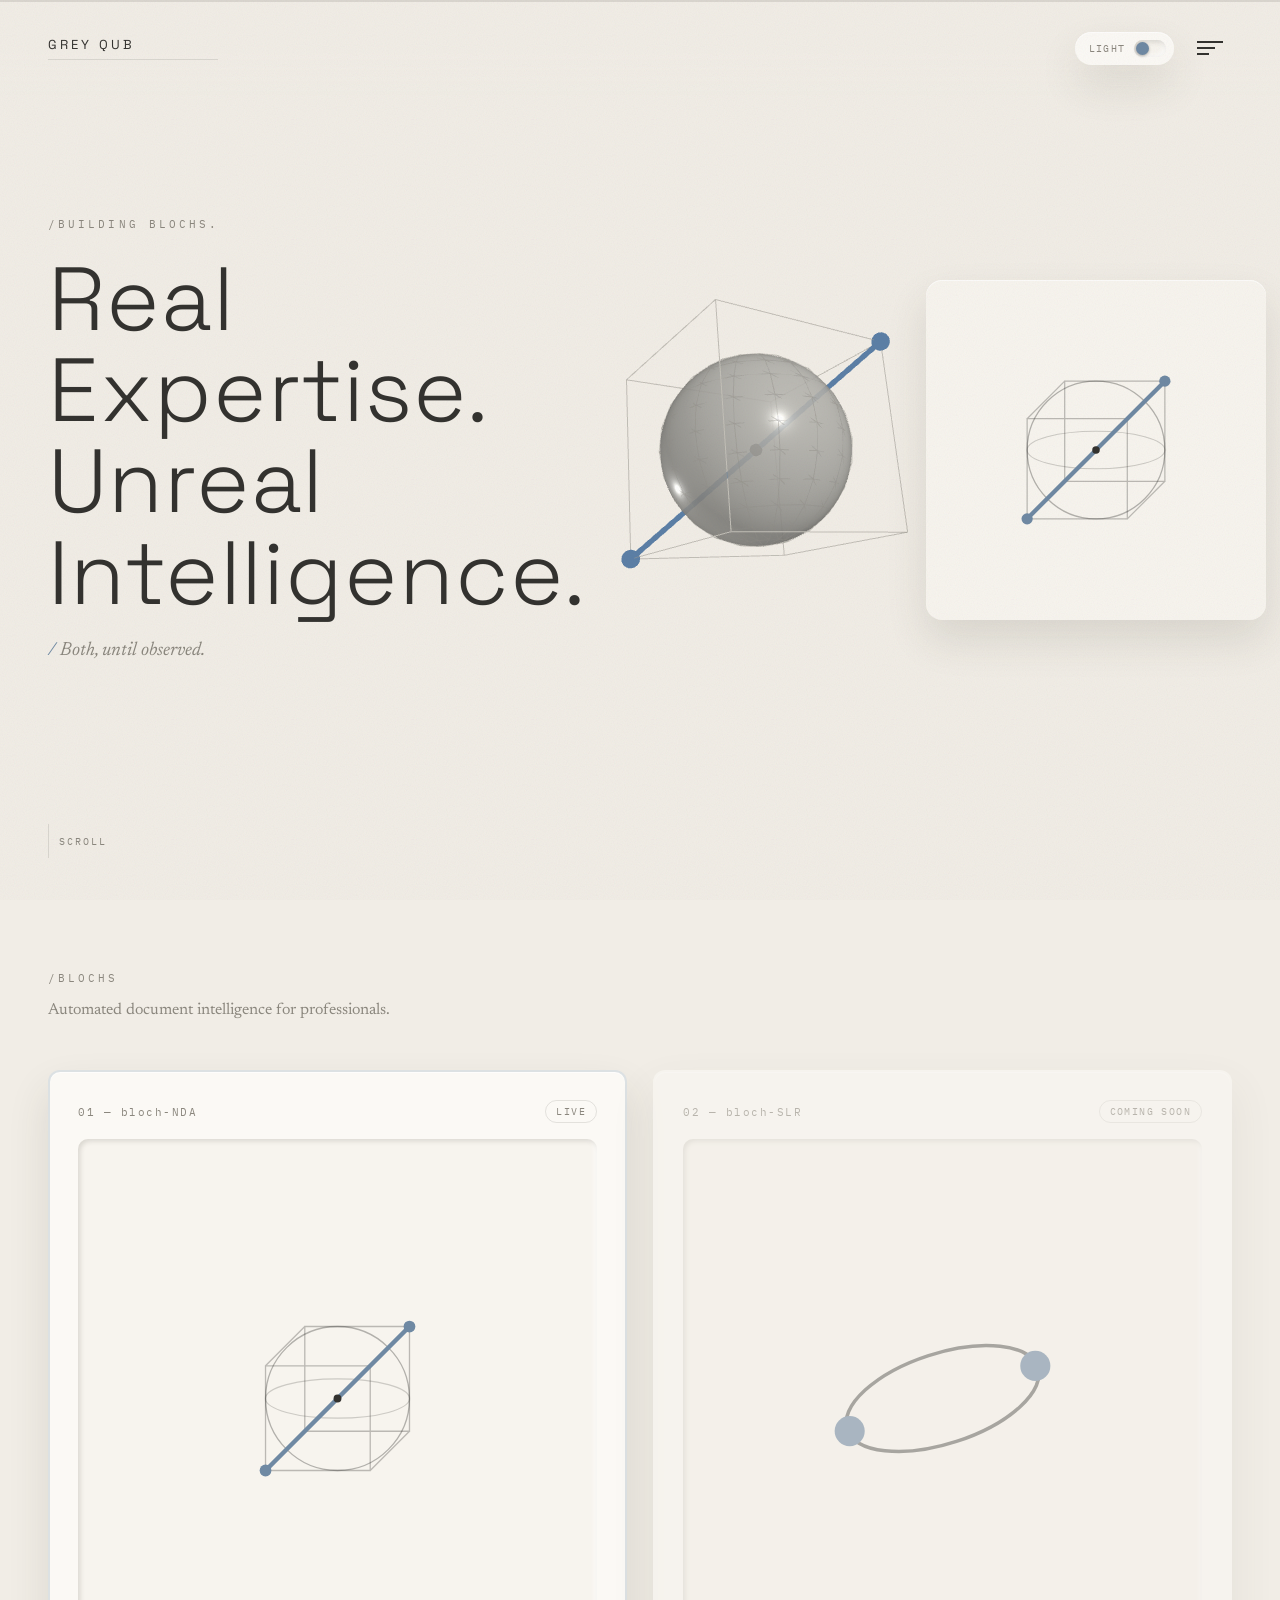
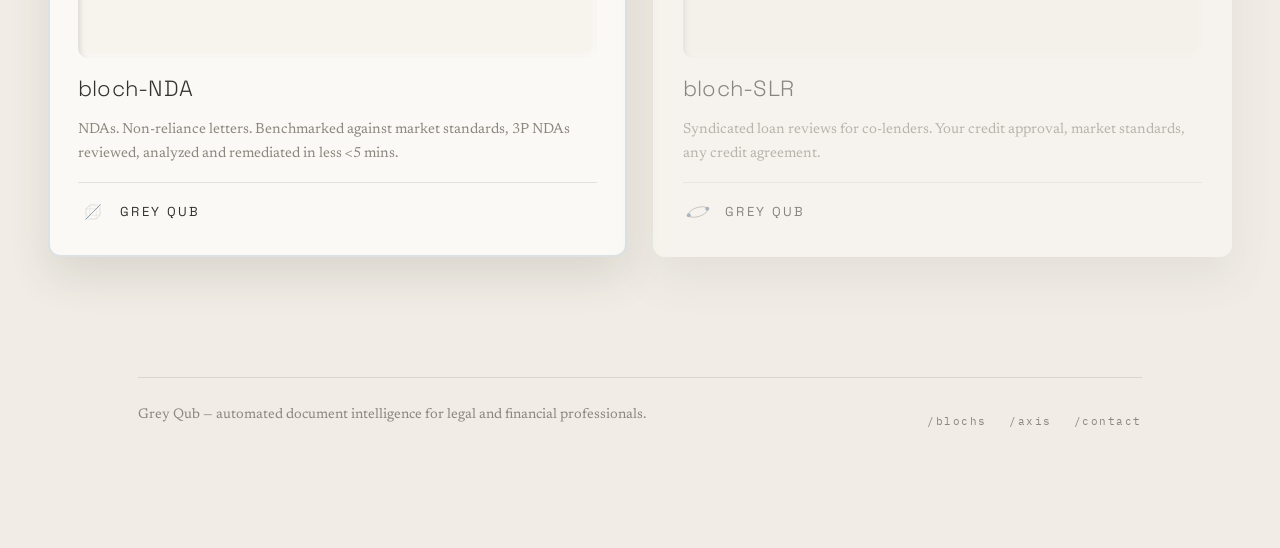
==== commit acac5e4e: "Add light/dark theme toggle and replace hero icon with animated 3D sphere - Dark theme tokens in css" ====
--- a/index.html
+++ b/index.html
@@ -3,7 +3,17 @@
 <head>
 <meta charset="UTF-8">
 <meta name="viewport" content="width=device-width, initial-scale=1.0, viewport-fit=cover">
-<meta name="theme-color" content="#f1ede6">
+<meta name="theme-color" content="#f1ede6" id="themeColorMeta">
+<script>
+(function(){
+  try{
+    var stored = localStorage.getItem('gq-theme');
+    var theme = stored || (window.matchMedia('(prefers-color-scheme: dark)').matches ? 'dark' : 'light');
+    document.documentElement.setAttribute('data-theme', theme);
+    document.getElementById('themeColorMeta').setAttribute('content', theme === 'dark' ? '#1b1917' : '#f1ede6');
+  }catch(e){}
+})();
+</script>
 <title>Grey Qub — Real Expertise. Unreal Intelligence.</title>
 <meta name="description" content="Grey Qub builds automated document intelligence for legal and financial professionals — starting with bloch-NDA and bloch-SLR.">
 <link rel="preconnect" href="https://fonts.googleapis.com">
@@ -33,12 +43,18 @@
       <div class="wordline" aria-hidden="true"></div>
     </div>
   </a>
-  <div class="navmenu-wrap">
-    <button class="bars" type="button" aria-label="Toggle menu"><span></span><span></span><span></span></button>
-    <div class="navmenu">
-      <a href="index.html#blochs">/blochs</a>
-      <a href="bloch-slr.html">/axis</a>
-      <a href="contact.html">/contact</a>
+  <div class="nav-right">
+    <button class="theme-toggle" id="themeToggle" type="button" aria-label="Toggle dark theme" aria-pressed="false">
+      <span class="theme-label" id="themeLabel">Light</span>
+      <span class="track"><span class="knob"></span></span>
+    </button>
+    <div class="navmenu-wrap">
+      <button class="bars" type="button" aria-label="Toggle menu"><span></span><span></span><span></span></button>
+      <div class="navmenu">
+        <a href="index.html#blochs">/blochs</a>
+        <a href="bloch-slr.html">/axis</a>
+        <a href="contact.html">/contact</a>
+      </div>
     </div>
   </div>
 </nav>
@@ -50,7 +66,8 @@
     <p class="tagline"><span class="slash">/</span> Both, until observed.</p>
   </div>
   <div class="stage" id="stage">
-    <div class="stage-tile">
+    <div class="qub-sphere" id="qub-sphere" hidden></div>
+    <div class="stage-tile" id="stageFallback">
       <svg viewBox="0 0 230 230" fill="none">
         <circle cx="115" cy="115" r="55" stroke="var(--ink)" stroke-width="1" opacity="0.35"/>
         <ellipse cx="115" cy="115" rx="55" ry="15" stroke="var(--ink)" stroke-width="0.8" opacity="0.22"/>
@@ -153,6 +170,8 @@
 </footer>
 
 <script src="js/nav.js"></script>
+<script src="js/theme.js"></script>
+<script type="module" src="js/qub-sphere.js"></script>
 <script>
   const stage = document.getElementById('stage');
   stage.addEventListener('mousemove', (e) => {
--- a/css/base.css
+++ b/css/base.css
@@ -17,14 +17,34 @@
   --shadow-in: inset 2px 2px 5px rgba(60,55,45,0.16), inset -2px -2px 5px rgba(255,255,255,0.85);
 }
 
+/* dark theme — same tokens, warm-neutral inversion (not pure black/white),
+   accent brightened slightly so it still reads against the darker ground.
+   Applied via [data-theme="dark"] on <html>, set by js/theme.js. */
+:root[data-theme="dark"]{
+  --bg: #1b1917;
+  --bg-soft: #232019;
+  --ink: #f1ede6;
+  --ink-dim: #a39c8f;
+  --line: rgba(241,237,230,0.12);
+  --accent: #89a8c9;
+  --accent-soft: rgba(137,168,201,0.22);
+  --card-bg: #262320;
+  --shadow-out: 0 20px 42px rgba(0,0,0,0.45), 0 1px 0 rgba(255,255,255,0.04) inset;
+  --shadow-in: inset 2px 2px 5px rgba(0,0,0,0.5), inset -2px -2px 5px rgba(255,255,255,0.05);
+}
+
 *{ box-sizing:border-box; -webkit-tap-highlight-color:transparent; }
 html{ scroll-behavior:smooth; -webkit-text-size-adjust:100%; text-size-adjust:100%; }
-body{ margin:0; background:var(--bg); color:var(--ink); font-family:'Newsreader', serif; overflow-x:hidden; }
+body{
+  margin:0; background:var(--bg); color:var(--ink); font-family:'Newsreader', serif; overflow-x:hidden;
+  transition:background .5s var(--ease), color .5s var(--ease);
+}
 
 .grain{
   position:fixed; inset:0; pointer-events:none; z-index:999; opacity:.08; mix-blend-mode:multiply;
   background-image:url("data:image/svg+xml,%3Csvg xmlns='http://www.w3.org/2000/svg' width='120' height='120'%3E%3Cfilter id='n'%3E%3CfeTurbulence type='fractalNoise' baseFrequency='0.9' numOctaves='2' stitchTiles='stitch'/%3E%3C/filter%3E%3Crect width='100%25' height='100%25' filter='url(%23n)'/%3E%3C/svg%3E");
 }
+:root[data-theme="dark"] .grain{ mix-blend-mode:overlay; opacity:.14; }
 
 .eyebrow{ font-family:'IBM Plex Mono', monospace; font-size:11px; letter-spacing:.28em; text-transform:uppercase; color:var(--ink-dim); }
 h1,h2,h3{ font-family:'Space Grotesk', sans-serif; font-weight:300; margin:0; }
--- a/css/nav.css
+++ b/css/nav.css
@@ -20,7 +20,9 @@
   display:flex; align-items:center; justify-content:space-between;
   padding:calc(26px + env(safe-area-inset-top, 0px)) calc(48px + env(safe-area-inset-right, 0px)) 26px calc(48px + env(safe-area-inset-left, 0px));
   background:linear-gradient(180deg, var(--bg) 55%, transparent);
+  transition:background .5s var(--ease);
 }
+.nav-right{ display:flex; align-items:center; gap:14px; }
 .navmark{ display:flex; align-items:center; gap:12px; text-decoration:none; }
 .bars{
   width:44px; height:44px; padding:9px; box-sizing:border-box;
@@ -45,6 +47,26 @@
   animation:topline-sweep 3.6s ease-in-out infinite;
 }
 
+/* light/dark theme toggle — a track+knob switch matching the pill language
+   used elsewhere (tagchip/pill), lives in .nav-right next to the hamburger */
+.theme-toggle{
+  display:flex; align-items:center; gap:9px; font-family:'IBM Plex Mono',monospace; font-size:10px;
+  letter-spacing:.12em; text-transform:uppercase; color:var(--ink-dim);
+  background:var(--card-bg); border-radius:100px; padding:8px 8px 8px 14px; box-shadow:var(--shadow-out);
+  border:none; cursor:pointer; transition:background .3s var(--ease), box-shadow .3s var(--ease);
+}
+.theme-toggle .theme-label{ min-width:30px; text-align:left; }
+.theme-toggle .track{
+  width:32px; height:17px; border-radius:100px; background:var(--bg-soft); box-shadow:var(--shadow-in);
+  position:relative; transition:background .3s var(--ease); flex-shrink:0;
+}
+.theme-toggle .knob{
+  position:absolute; top:2px; left:2px; width:13px; height:13px; border-radius:50%;
+  background:var(--accent); transition:transform .35s var(--ease), background .3s var(--ease);
+  box-shadow:0 1px 3px rgba(0,0,0,.3);
+}
+:root[data-theme="dark"] .theme-toggle .knob{ transform:translateX(15px); }
+
 .navmenu-wrap{ position:relative; }
 
 .navmenu{
@@ -52,7 +74,7 @@
   background:var(--bg-soft); border-radius:14px; box-shadow:var(--shadow-out);
   padding:10px; display:flex; flex-direction:column; gap:2px;
   opacity:0; pointer-events:none; transform:translateY(-6px);
-  transition:opacity .25s var(--ease), transform .25s var(--ease);
+  transition:opacity .25s var(--ease), transform .25s var(--ease), background .5s var(--ease);
 }
 .navmenu-wrap.open .navmenu{ opacity:1; pointer-events:auto; transform:translateY(0); }
 .navmenu-wrap.open .bars span:nth-child(2){ width:100%; }
--- a/css/hero.css
+++ b/css/hero.css
@@ -34,6 +34,13 @@
 }
 .stage-tile svg{ width:100%; height:100%; }
 
+/* qub-sphere — the animated 3D Bloch mark that replaces .stage-tile as the
+   hero visual. Floats free on the page (no card treatment); .stage-tile
+   stays in the DOM as a no-JS/WebGL-failure fallback and is only shown if
+   js/qub-sphere.js can't initialize. */
+.qub-sphere{ width:min(60vw, 340px); aspect-ratio:1/1; margin:0 auto; }
+.qub-sphere canvas{ display:block; width:100%; height:100%; }
+
 /* lighter header used on interior pages (bloch-NDA, bloch-SLR, contact) */
 .page-header{
   padding:150px calc(48px + env(safe-area-inset-right, 0px)) 40px calc(48px + env(safe-area-inset-left, 0px));
@@ -50,6 +57,7 @@
   }
   .stage{ height:280px; margin-top:16px; }
   .stage-tile{ width:240px; height:240px; }
+  .qub-sphere{ width:min(60vw, 240px); }
   .page-header{
     padding:110px calc(22px + env(safe-area-inset-right, 0px)) 30px calc(22px + env(safe-area-inset-left, 0px));
   }
--- a/css/cards.css
+++ b/css/cards.css
@@ -12,7 +12,8 @@
 
 .card{
   background:var(--card-bg); border-radius:12px; padding:28px; box-shadow:var(--shadow-out);
-  border:2px solid transparent; transition:transform .3s var(--ease), border-color .3s var(--ease);
+  border:2px solid transparent;
+  transition:transform .3s var(--ease), border-color .3s var(--ease), background .5s var(--ease);
   display:flex; flex-direction:column; gap:16px;
 }
 .card.lead{ border-color:var(--accent-soft); }
@@ -33,7 +34,7 @@
 /* metric cards */
 .metric-card{
   background:var(--card-bg); border-radius:12px; padding:34px 28px; box-shadow:var(--shadow-out);
-  text-align:left;
+  text-align:left; transition:background .5s var(--ease);
 }
 .metric-card .metric-num{ font-family:'Space Grotesk', sans-serif; font-weight:300; font-size:clamp(28px,4vw,42px); color:var(--ink); line-height:1.05; }
 .metric-card .metric-label{ margin-top:10px; font-family:'IBM Plex Mono', monospace; font-size:11px; letter-spacing:.1em; color:var(--ink-dim); }
@@ -41,6 +42,7 @@
 /* feature / differentiation cards */
 .feature-card{
   background:var(--bg-soft); border-radius:12px; padding:26px; box-shadow:var(--shadow-in);
+  transition:background .5s var(--ease);
 }
 .feature-card h3{ font-size:18px; margin-bottom:8px; }
 .feature-card p{ color:var(--ink-dim); font-size:14px; line-height:1.6; margin:0; }
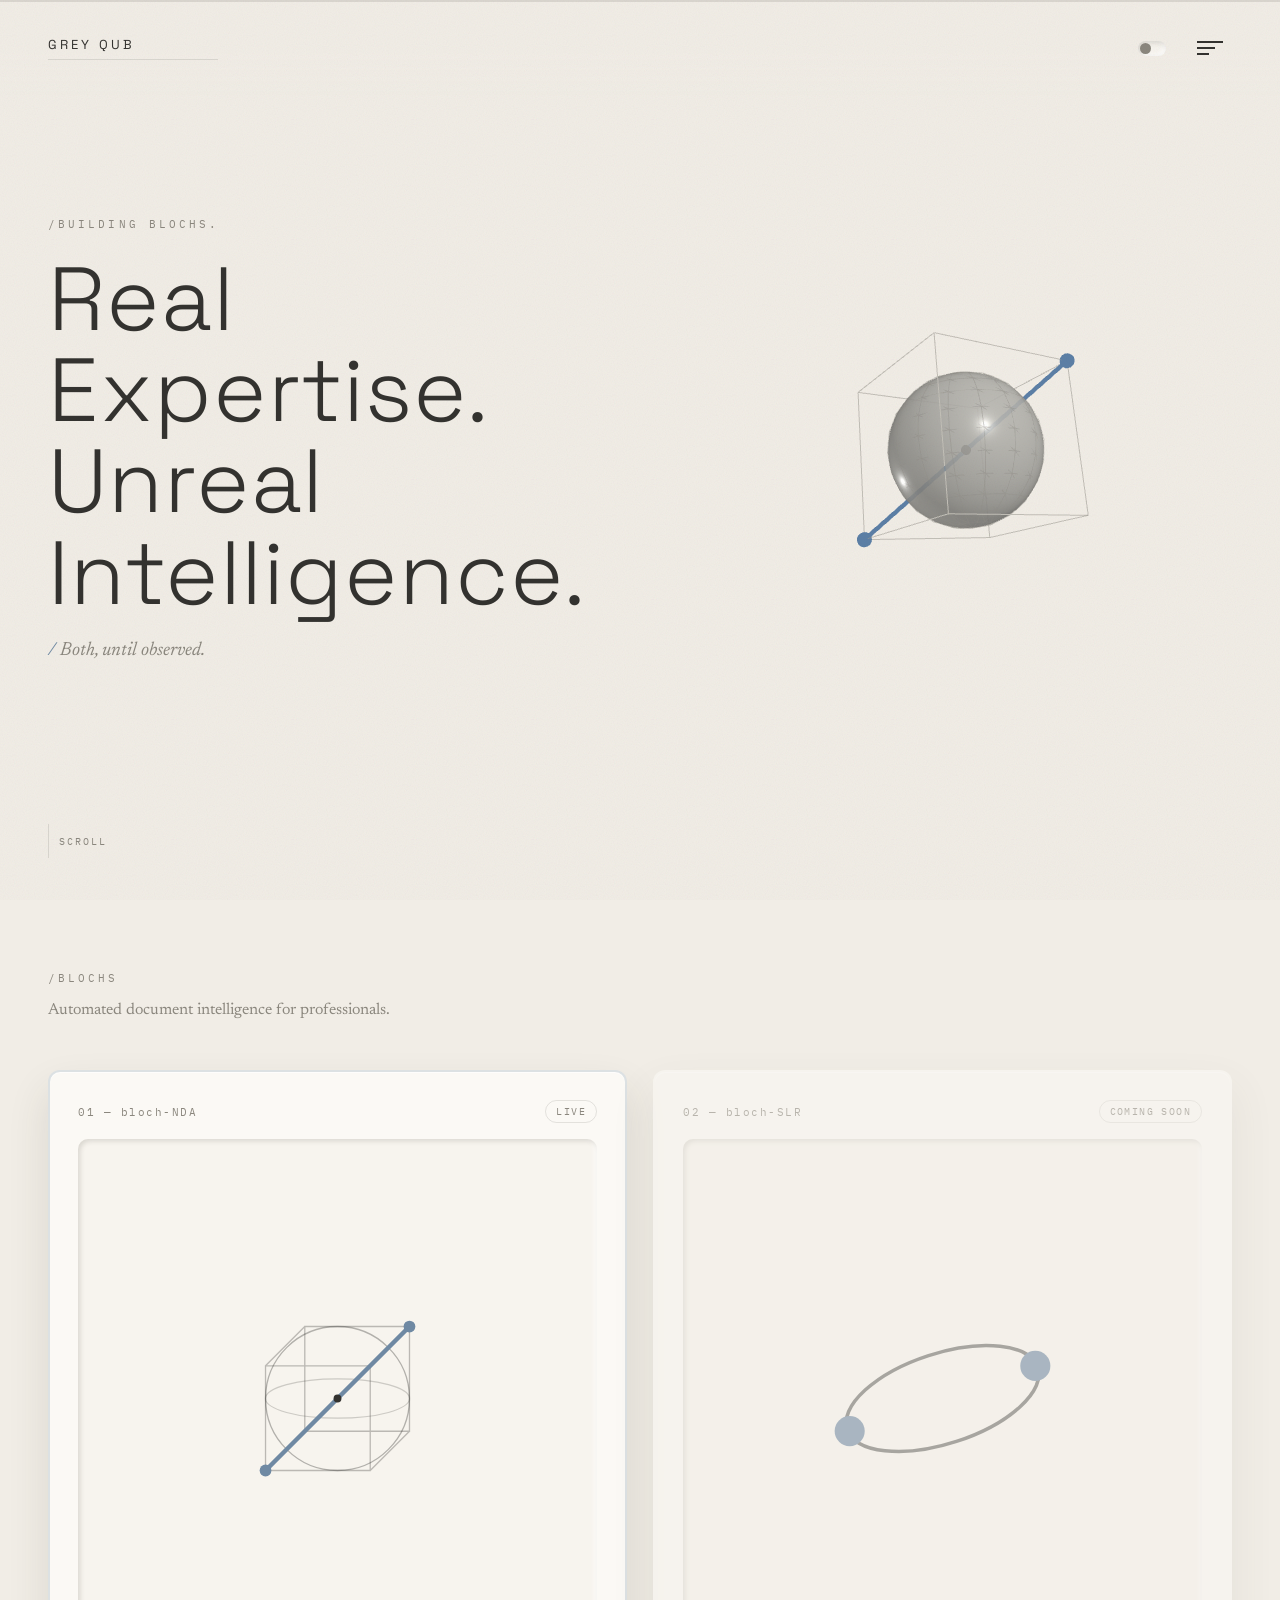
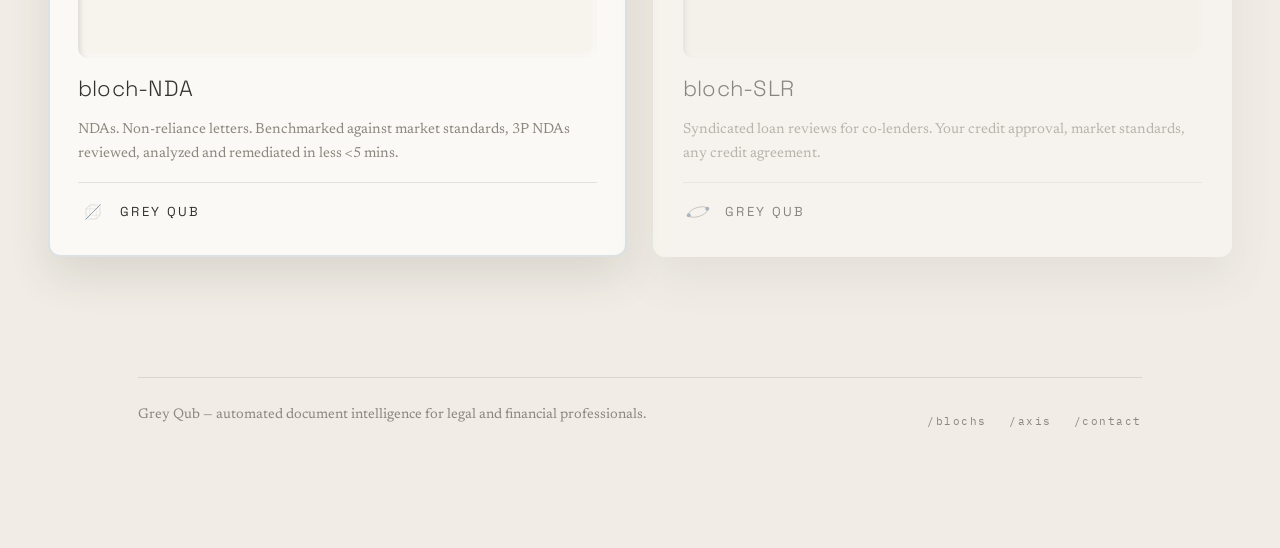
==== commit ee3284d8: "Address feedback: fix sphere clipping, quiet the toggle and header sweep - Move the hero sphere's ca" ====
--- a/index.html
+++ b/index.html
@@ -45,7 +45,6 @@
   </a>
   <div class="nav-right">
     <button class="theme-toggle" id="themeToggle" type="button" aria-label="Toggle dark theme" aria-pressed="false">
-      <span class="theme-label" id="themeLabel">Light</span>
       <span class="track"><span class="knob"></span></span>
     </button>
     <div class="navmenu-wrap">
--- a/css/base.css
+++ b/css/base.css
@@ -15,6 +15,9 @@
   --card-bg: #fbf9f5;
   --shadow-out: 0 20px 42px rgba(60,55,45,0.12), 0 1px 0 rgba(255,255,255,0.7) inset;
   --shadow-in: inset 2px 2px 5px rgba(60,55,45,0.16), inset -2px -2px 5px rgba(255,255,255,0.85);
+  /* sweep highlight (topline/wordline) — a quiet neutral, not the accent,
+     so the motion reads as a soft glint rather than a colored effect */
+  --sweep-color: rgba(255,255,255,0.75);
 }
 
 /* dark theme — same tokens, warm-neutral inversion (not pure black/white),
@@ -31,6 +34,7 @@
   --card-bg: #262320;
   --shadow-out: 0 20px 42px rgba(0,0,0,0.45), 0 1px 0 rgba(255,255,255,0.04) inset;
   --shadow-in: inset 2px 2px 5px rgba(0,0,0,0.5), inset -2px -2px 5px rgba(255,255,255,0.05);
+  --sweep-color: rgba(0,0,0,0.55);
 }
 
 *{ box-sizing:border-box; -webkit-tap-highlight-color:transparent; }
--- a/css/nav.css
+++ b/css/nav.css
@@ -10,8 +10,8 @@
 }
 .topline::after{
   content:''; position:absolute; top:0; left:-35%; width:35%; height:100%;
-  background:linear-gradient(90deg, transparent, var(--accent) 50%, transparent);
-  animation:topline-sweep 3.6s ease-in-out infinite;
+  background:linear-gradient(90deg, transparent, var(--sweep-color) 50%, transparent);
+  animation:topline-sweep 7s ease-in-out infinite;
 }
 @keyframes topline-sweep{ 0%{ left:-35%; } 65%{ left:100%; } 100%{ left:100%; } }
 
@@ -43,29 +43,26 @@
 }
 .wordline::after{
   content:''; position:absolute; top:0; left:-35%; width:35%; height:100%;
-  background:linear-gradient(90deg, transparent, var(--accent) 50%, transparent);
-  animation:topline-sweep 3.6s ease-in-out infinite;
+  background:linear-gradient(90deg, transparent, var(--sweep-color) 50%, transparent);
+  animation:topline-sweep 7s ease-in-out infinite;
 }
 
-/* light/dark theme toggle — a track+knob switch matching the pill language
-   used elsewhere (tagchip/pill), lives in .nav-right next to the hamburger */
+/* light/dark theme toggle — kept quiet: an icon-weight track+knob with no
+   label or card chrome, sized to the same 44x44 tap target as .bars */
 .theme-toggle{
-  display:flex; align-items:center; gap:9px; font-family:'IBM Plex Mono',monospace; font-size:10px;
-  letter-spacing:.12em; text-transform:uppercase; color:var(--ink-dim);
-  background:var(--card-bg); border-radius:100px; padding:8px 8px 8px 14px; box-shadow:var(--shadow-out);
-  border:none; cursor:pointer; transition:background .3s var(--ease), box-shadow .3s var(--ease);
+  width:44px; height:44px; padding:0; box-sizing:border-box;
+  display:flex; align-items:center; justify-content:center;
+  background:none; border:none; cursor:pointer;
 }
-.theme-toggle .theme-label{ min-width:30px; text-align:left; }
 .theme-toggle .track{
-  width:32px; height:17px; border-radius:100px; background:var(--bg-soft); box-shadow:var(--shadow-in);
-  position:relative; transition:background .3s var(--ease); flex-shrink:0;
+  width:28px; height:15px; border-radius:100px; background:var(--bg-soft); box-shadow:var(--shadow-in);
+  position:relative; transition:background .3s var(--ease);
 }
 .theme-toggle .knob{
-  position:absolute; top:2px; left:2px; width:13px; height:13px; border-radius:50%;
-  background:var(--accent); transition:transform .35s var(--ease), background .3s var(--ease);
-  box-shadow:0 1px 3px rgba(0,0,0,.3);
+  position:absolute; top:2px; left:2px; width:11px; height:11px; border-radius:50%;
+  background:var(--ink-dim); transition:transform .35s var(--ease), background .3s var(--ease);
 }
-:root[data-theme="dark"] .theme-toggle .knob{ transform:translateX(15px); }
+:root[data-theme="dark"] .theme-toggle .knob{ transform:translateX(13px); }
 
 .navmenu-wrap{ position:relative; }
 
--- a/css/hero.css
+++ b/css/hero.css
@@ -33,6 +33,7 @@
   display:flex; align-items:center; justify-content:center; padding:26px;
 }
 .stage-tile svg{ width:100%; height:100%; }
+.stage-tile[hidden]{ display:none; }
 
 /* qub-sphere — the animated 3D Bloch mark that replaces .stage-tile as the
    hero visual. Floats free on the page (no card treatment); .stage-tile
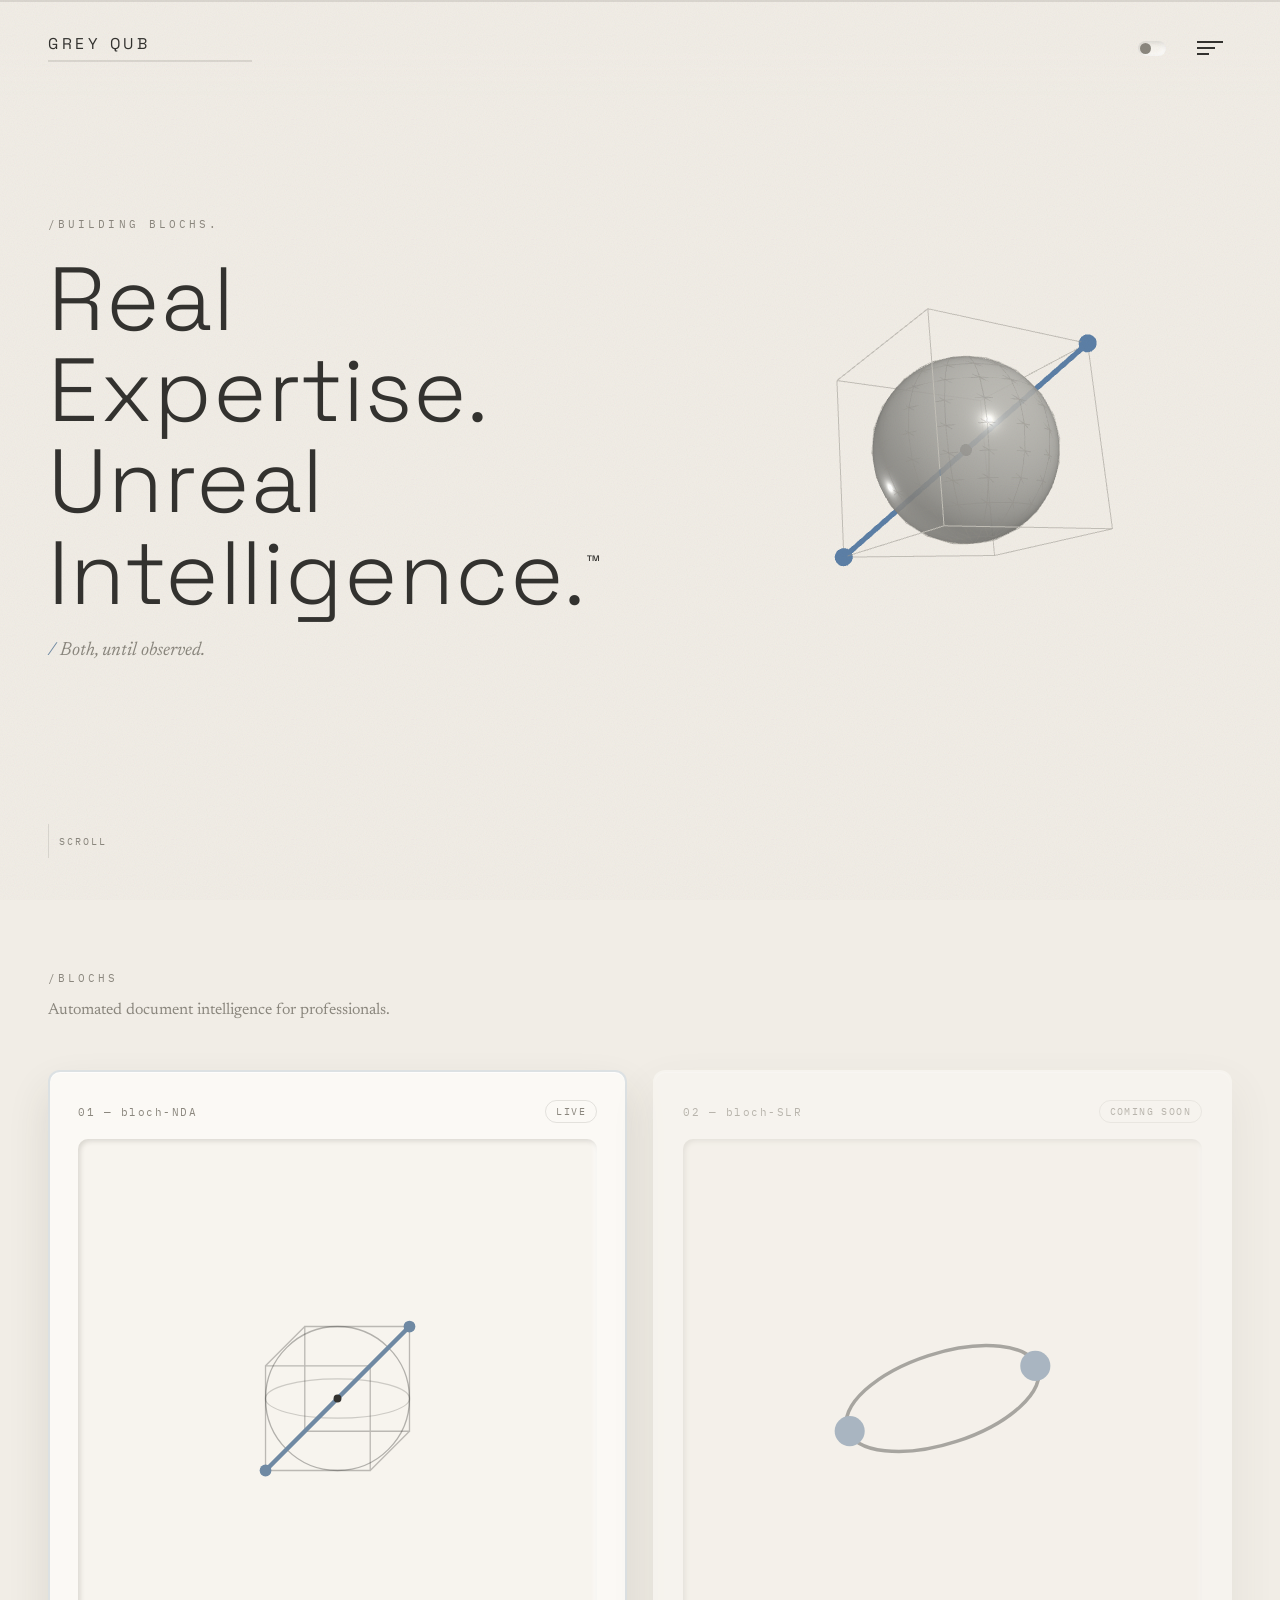
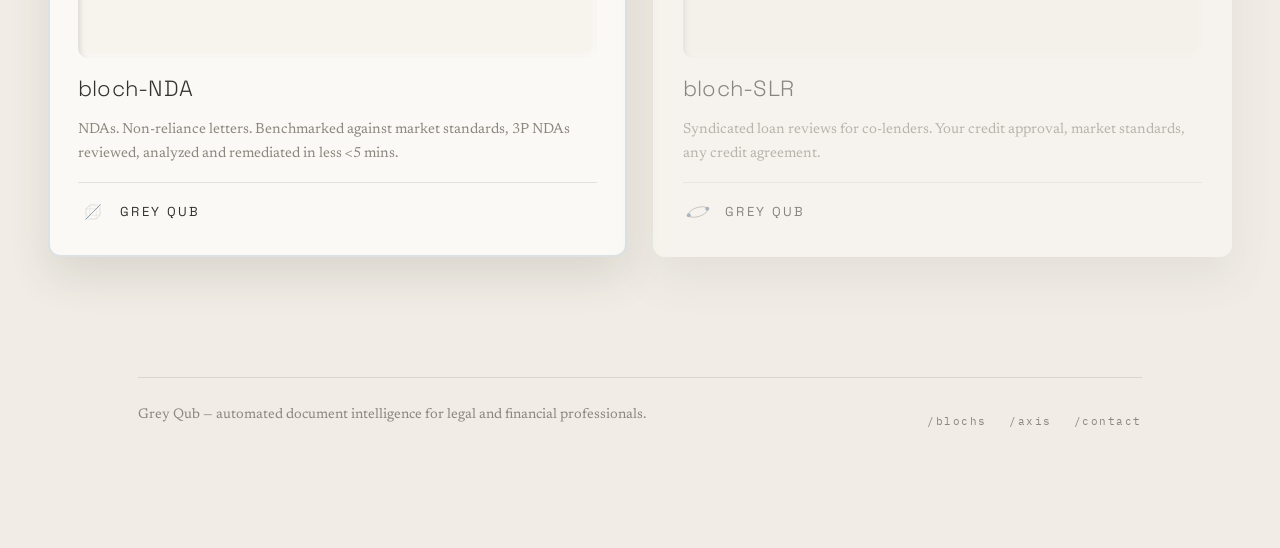
==== commit b7ccb94a: "Add TM mark to home page hero slogan Co-Authored-By: Claude Fable 5 <noreply@anthropic.com> Claude-S" ====
--- a/index.html
+++ b/index.html
@@ -61,7 +61,7 @@
 <section class="hero">
   <div class="hero-copy">
     <span class="eyebrow">/building blochs.</span>
-    <h1>Real Expertise.<br>Unreal Intelligence.</h1>
+    <h1>Real Expertise.<br>Unreal Intelligence.<sup class="tm">™</sup></h1>
     <p class="tagline"><span class="slash">/</span> Both, until observed.</p>
   </div>
   <div class="stage" id="stage">
--- a/css/nav.css
+++ b/css/nav.css
@@ -33,13 +33,13 @@
 .bars span:nth-child(1){ width:100%; }
 .bars span:nth-child(2){ width:70%; }
 .bars span:nth-child(3){ width:45%; }
-.navmark .word{ font-family:'Space Grotesk',sans-serif; letter-spacing:.24em; font-size:13px; color:var(--ink); }
+.navmark .word{ font-family:'Space Grotesk',sans-serif; letter-spacing:.24em; font-size:15.6px; color:var(--ink); }
 
 /* wordline — a thin horizontal sweep under the wordmark, same motion
    language as .topline (just shorter parent, longer relative sweep) */
 .navmark .wordwrap{ display:flex; flex-direction:column; gap:6px; }
 .wordline{
-  position:relative; width:170px; height:1.5px; overflow:hidden; background:var(--line);
+  position:relative; width:204px; height:1.5px; overflow:hidden; background:var(--line);
 }
 .wordline::after{
   content:''; position:absolute; top:0; left:-35%; width:35%; height:100%;
--- a/css/hero.css
+++ b/css/hero.css
@@ -10,6 +10,7 @@
 }
 .hero-copy{ position:relative; z-index:2; }
 .hero h1{ font-size:clamp(42px, 7vw, 92px); line-height:1.02; letter-spacing:.01em; margin:22px 0 8px; }
+.hero h1 .tm{ font-size:.28em; letter-spacing:0; vertical-align:super; line-height:0; }
 .hero .tagline{
   font-family:'Newsreader', serif; font-style:italic; font-size:19px; color:var(--ink-dim);
   max-width:480px; margin-top:18px; line-height:1.5;
@@ -27,9 +28,9 @@
 }
 @keyframes drip{ 0%{top:-100%;} 60%{top:100%;} 100%{top:100%;} }
 
-.stage{ position:relative; height:440px; display:flex; align-items:center; justify-content:center; transition:transform .2s var(--ease); }
+.stage{ position:relative; height:528px; display:flex; align-items:center; justify-content:center; transition:transform .2s var(--ease); }
 .stage-tile{
-  width:340px; height:340px; border-radius:16px; background:var(--bg-soft); box-shadow:var(--shadow-out);
+  width:408px; height:408px; border-radius:16px; background:var(--bg-soft); box-shadow:var(--shadow-out);
   display:flex; align-items:center; justify-content:center; padding:26px;
 }
 .stage-tile svg{ width:100%; height:100%; }
@@ -39,7 +40,7 @@
    hero visual. Floats free on the page (no card treatment); .stage-tile
    stays in the DOM as a no-JS/WebGL-failure fallback and is only shown if
    js/qub-sphere.js can't initialize. */
-.qub-sphere{ width:min(60vw, 340px); aspect-ratio:1/1; margin:0 auto; }
+.qub-sphere{ width:min(72vw, 408px); aspect-ratio:1/1; margin:0 auto; }
 .qub-sphere canvas{ display:block; width:100%; height:100%; }
 
 /* lighter header used on interior pages (bloch-NDA, bloch-SLR, contact) */
@@ -56,9 +57,9 @@
     padding:110px calc(22px + env(safe-area-inset-right, 0px)) 60px calc(22px + env(safe-area-inset-left, 0px));
     text-align:left;
   }
-  .stage{ height:280px; margin-top:16px; }
-  .stage-tile{ width:240px; height:240px; }
-  .qub-sphere{ width:min(60vw, 240px); }
+  .stage{ height:336px; margin-top:16px; }
+  .stage-tile{ width:288px; height:288px; }
+  .qub-sphere{ width:min(72vw, 288px); }
   .page-header{
     padding:110px calc(22px + env(safe-area-inset-right, 0px)) 30px calc(22px + env(safe-area-inset-left, 0px));
   }
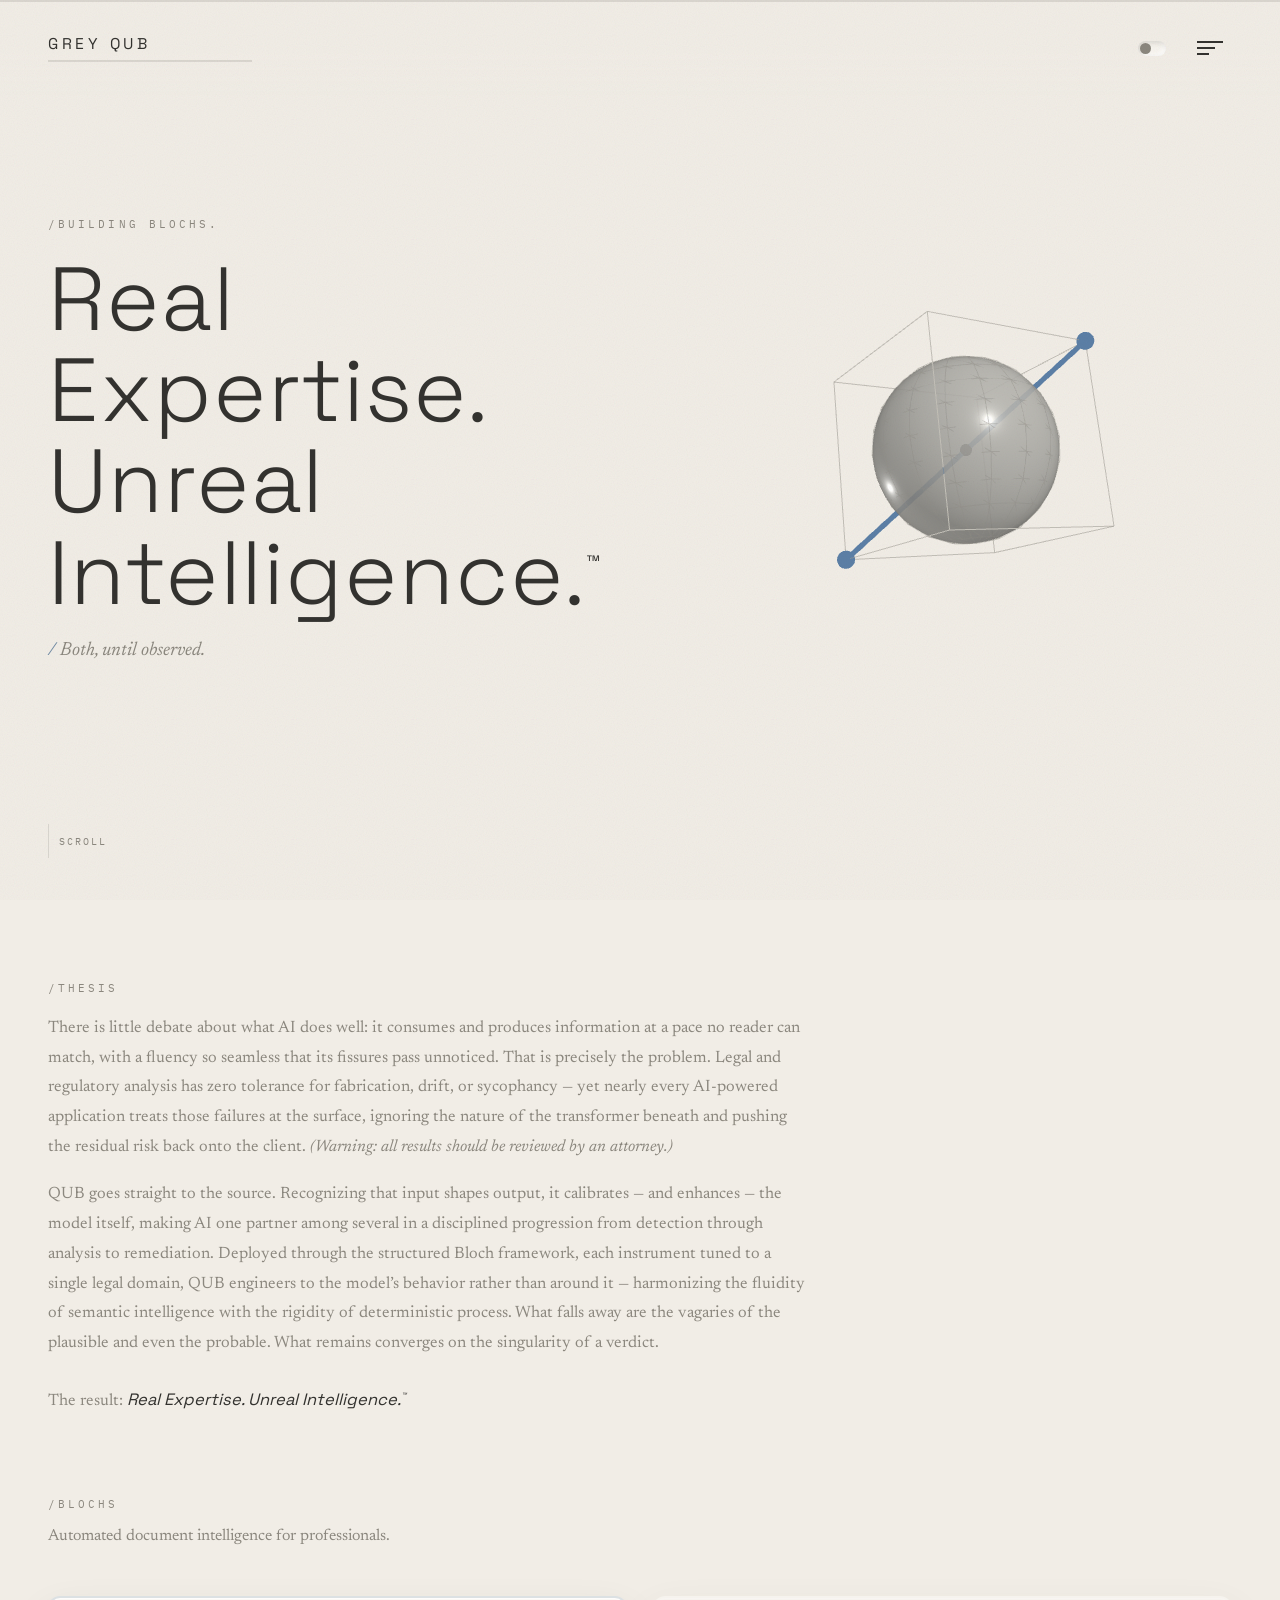
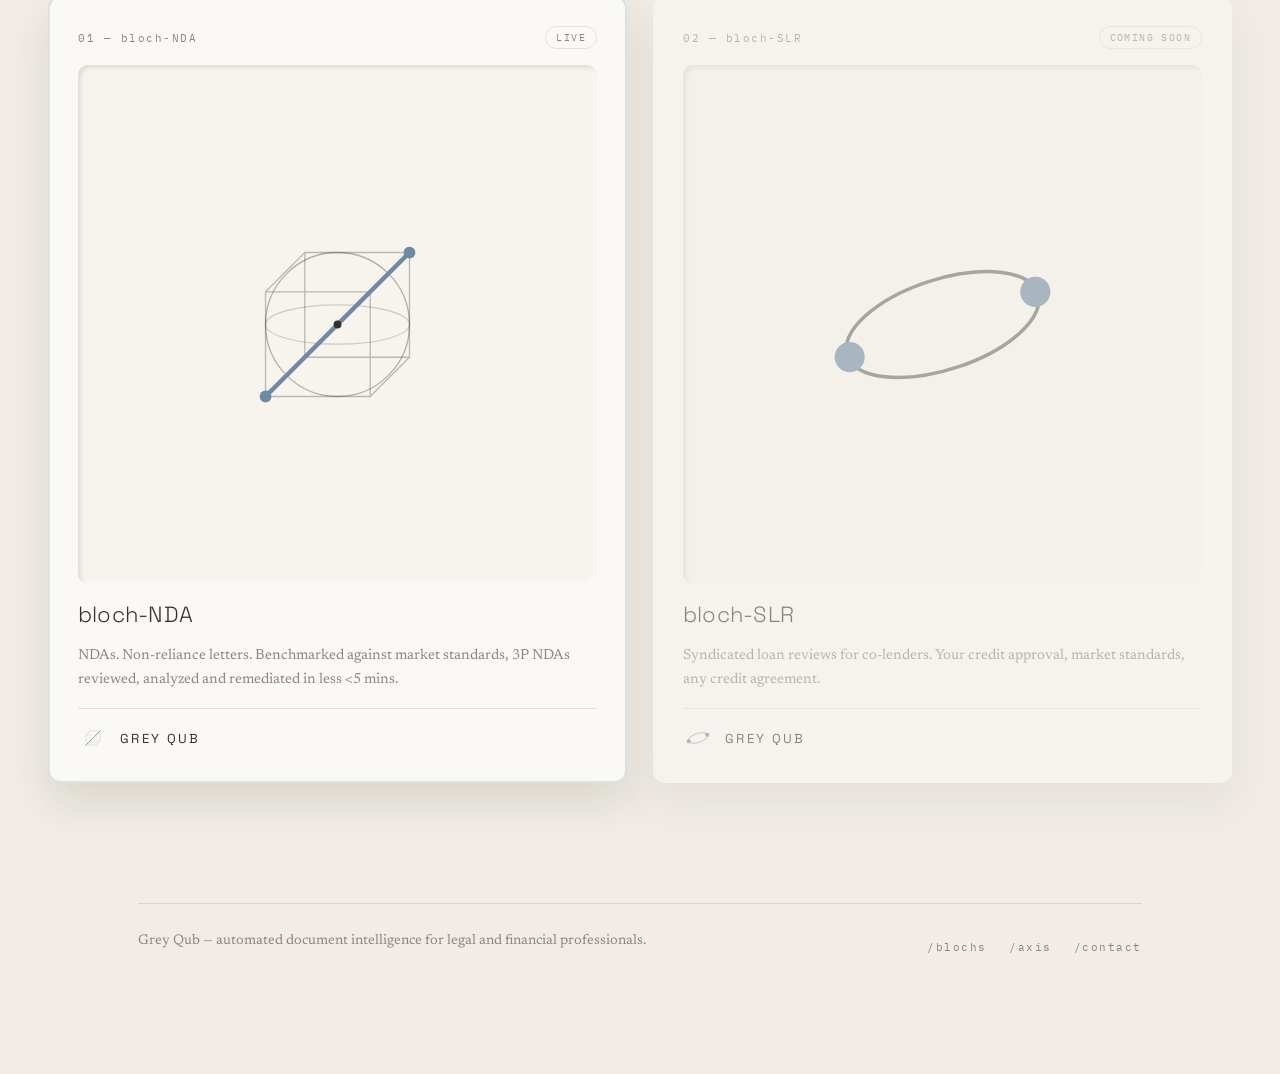
==== commit 4855d6f7: "Add thesis copy to homepage and point bloch-NDA card at blochnda.com Adds a /thesis section between " ====
--- a/index.html
+++ b/index.html
@@ -88,6 +88,13 @@
   <div class="scrollcue"><div class="stem"></div>SCROLL</div>
 </section>
 
+<div class="manifesto">
+  <span class="eyebrow">/thesis</span>
+  <p>There is little debate about what AI does well: it consumes and produces information at a pace no reader can match, with a fluency so seamless that its fissures pass unnoticed. That is precisely the problem. Legal and regulatory analysis has zero tolerance for fabrication, drift, or sycophancy — yet nearly every AI-powered application treats those failures at the surface, ignoring the nature of the transformer beneath and pushing the residual risk back onto the client. <span class="caveat">(Warning: all results should be reviewed by an attorney.)</span></p>
+  <p>QUB goes straight to the source. Recognizing that input shapes output, it calibrates — and enhances — the model itself, making AI one partner among several in a disciplined progression from detection through analysis to remediation. Deployed through the structured Bloch framework, each instrument tuned to a single legal domain, QUB engineers to the model’s behavior rather than around it — harmonizing the fluidity of semantic intelligence with the rigidity of deterministic process. What falls away are the vagaries of the plausible and even the probable. What remains converges on the singularity of a verdict.</p>
+  <p class="manifesto-close">The result: <strong>Real Expertise. Unreal Intelligence.<sup class="tm">™</sup></strong></p>
+</div>
+
 <div class="section-title" id="blochs">
   <span class="eyebrow">/blochs</span>
   <p class="lede">Automated document intelligence for professionals.</p>
@@ -95,7 +102,7 @@
 
 <div class="grid">
 
-  <a class="card lead card-link" href="bloch-nda.html" style="text-decoration:none; color:inherit;">
+  <a class="card lead card-link" href="https://www.blochnda.com" style="text-decoration:none; color:inherit;">
     <div class="num"><span>01 — bloch-NDA</span><span class="pill">Live</span></div>
     <div class="icon-tile">
       <svg viewBox="0 0 230 230" fill="none">
--- a/css/landing.css
+++ b/css/landing.css
@@ -4,6 +4,17 @@
 
 .section-title{ padding:70px 48px 10px; max-width:1500px; margin:0 auto; }
 .section-title .lede{ color:var(--ink-dim); font-size:16px; line-height:1.75; max-width:660px; margin-top:10px; }
+
+/* thesis copy that sits between the hero and the /blochs grid — long-form
+   prose, so it runs narrower than the grid and leans on the serif face */
+.manifesto{ padding:80px 48px 10px; max-width:1500px; margin:0 auto; }
+.manifesto p{ color:var(--ink-dim); font-size:16.5px; line-height:1.8; max-width:760px; margin:18px 0 0; }
+.manifesto .caveat{ font-style:italic; }
+.manifesto .manifesto-close{ margin-top:26px; }
+.manifesto .manifesto-close strong{
+  font-family:'Space Grotesk',sans-serif; font-weight:400; font-style:italic; color:var(--ink);
+}
+.manifesto .tm{ font-size:.55em; letter-spacing:0; vertical-align:super; line-height:0; }
 
 .lockup{ display:flex; align-items:center; gap:12px; padding-top:14px; border-top:1px solid var(--line); }
 .lockup .mini-icon{ width:30px; height:30px; }
@@ -16,6 +27,8 @@
 .icon-tile svg{ width:58%; height:58%; }
 
 @media (max-width:880px){
+  .manifesto{ padding:56px 22px 6px; }
+  .manifesto p{ font-size:15.5px; }
   .section-title{ padding:50px 22px 10px; }
   .grid{ padding:10px 22px 60px; }
 }
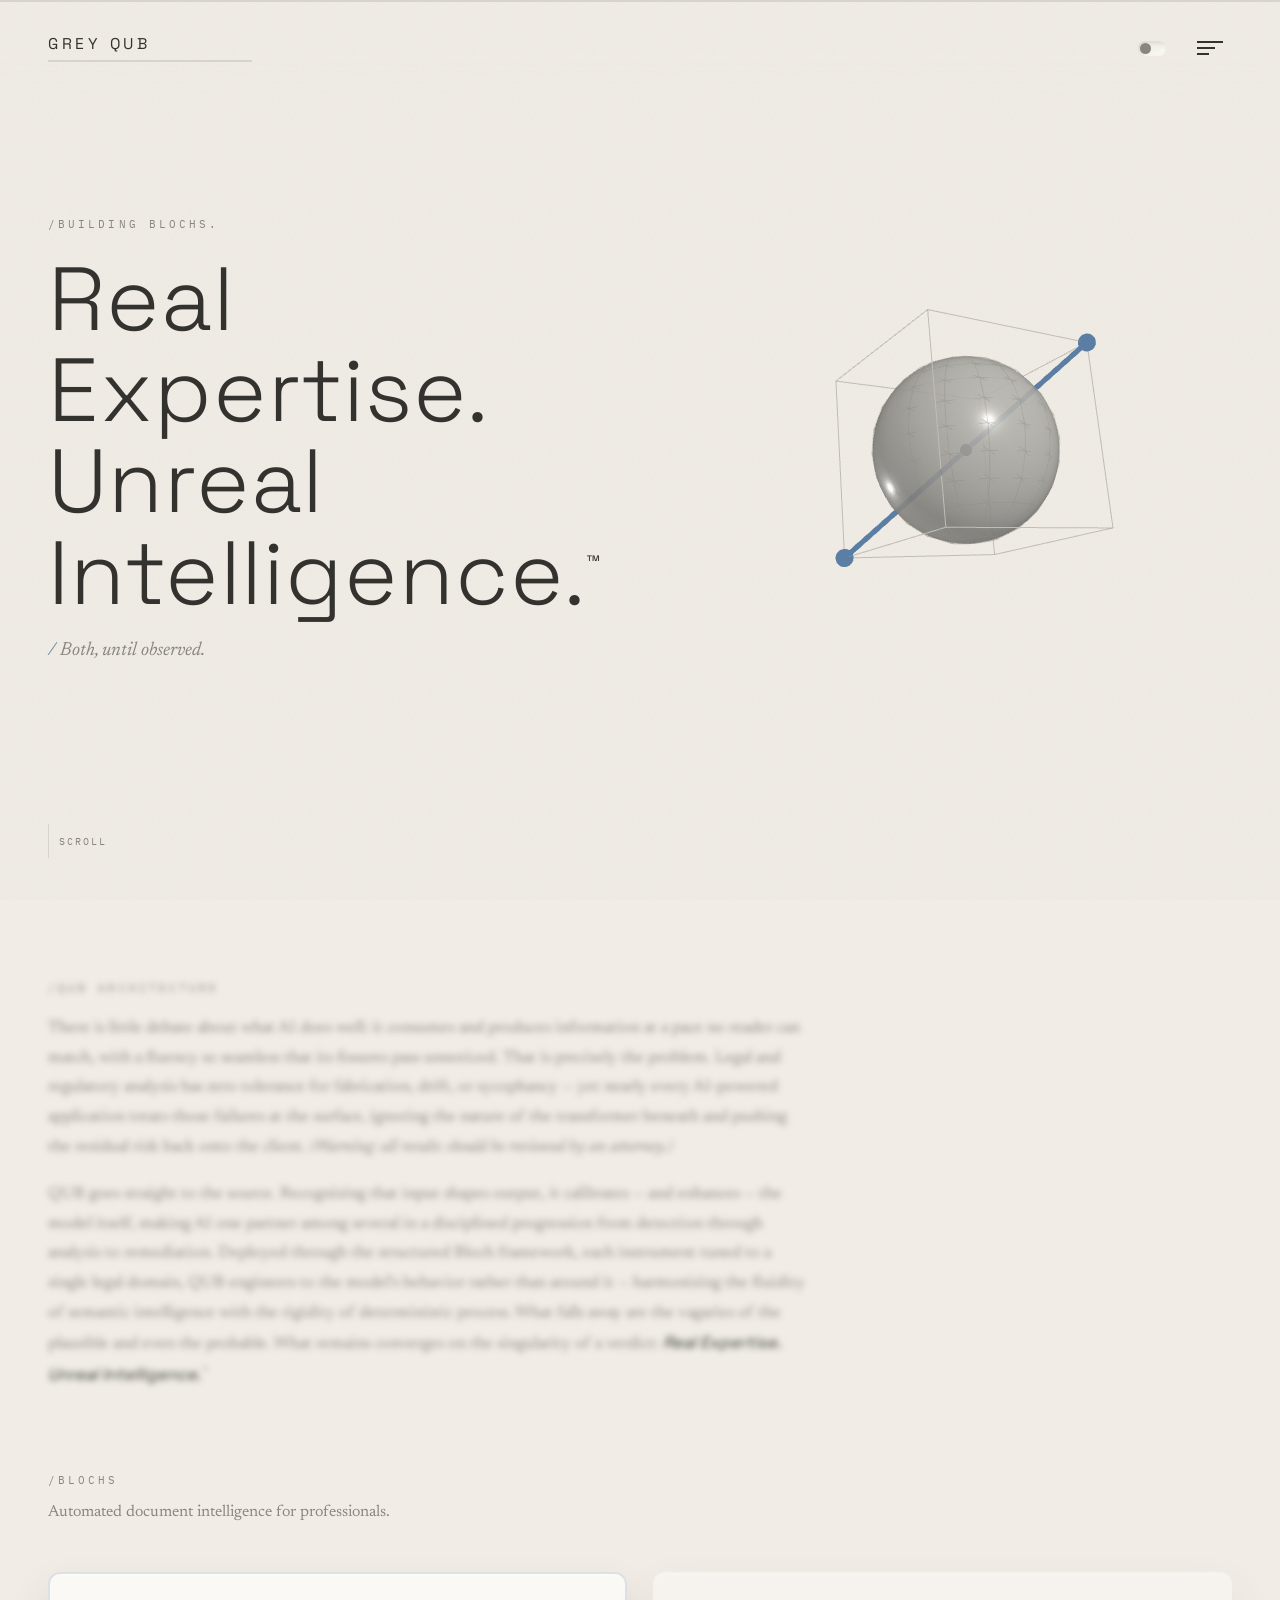
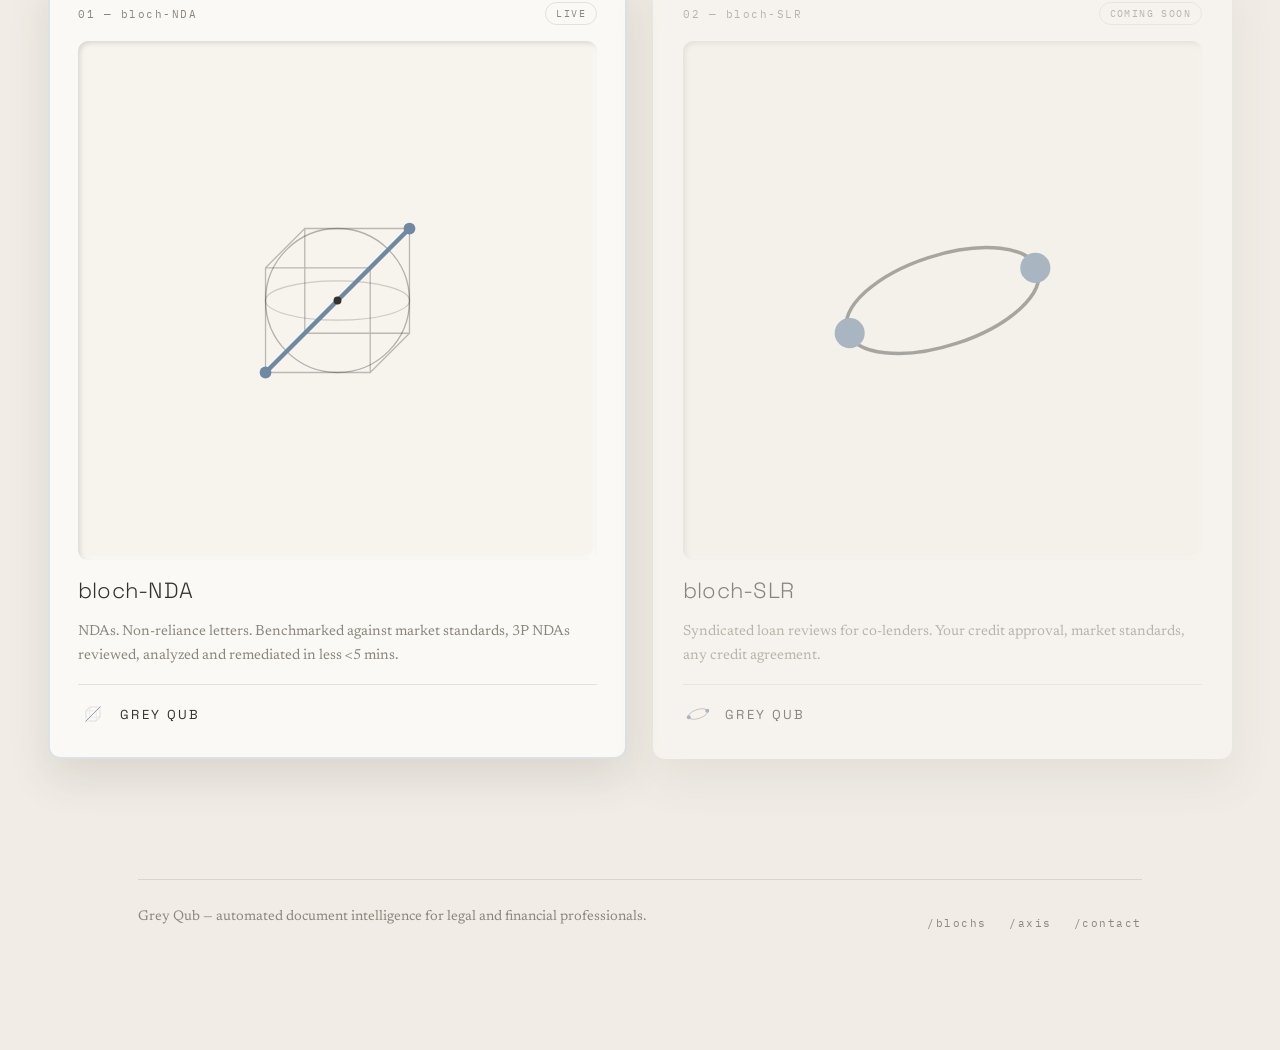
==== commit b7869437: "Rework thesis section header and closing line, add scroll reveal - Retitles the section eyebrow from" ====
--- a/index.html
+++ b/index.html
@@ -12,6 +12,9 @@
     document.documentElement.setAttribute('data-theme', theme);
     document.getElementById('themeColorMeta').setAttribute('content', theme === 'dark' ? '#1b1917' : '#f1ede6');
   }catch(e){}
+  /* flags that js/reveal.js will run, so css/reveal.css can hide [data-reveal]
+     elements before first paint — without JS the copy stays visible */
+  document.documentElement.classList.add('js-reveal');
 })();
 </script>
 <title>Grey Qub — Real Expertise. Unreal Intelligence.</title>
@@ -31,6 +34,7 @@
 <link rel="stylesheet" href="css/buttons.css">
 <link rel="stylesheet" href="css/footer.css">
 <link rel="stylesheet" href="css/landing.css">
+<link rel="stylesheet" href="css/reveal.css">
 </head>
 <body>
 <div class="grain"></div>
@@ -89,10 +93,9 @@
 </section>
 
 <div class="manifesto">
-  <span class="eyebrow">/thesis</span>
-  <p>There is little debate about what AI does well: it consumes and produces information at a pace no reader can match, with a fluency so seamless that its fissures pass unnoticed. That is precisely the problem. Legal and regulatory analysis has zero tolerance for fabrication, drift, or sycophancy — yet nearly every AI-powered application treats those failures at the surface, ignoring the nature of the transformer beneath and pushing the residual risk back onto the client. <span class="caveat">(Warning: all results should be reviewed by an attorney.)</span></p>
-  <p>QUB goes straight to the source. Recognizing that input shapes output, it calibrates — and enhances — the model itself, making AI one partner among several in a disciplined progression from detection through analysis to remediation. Deployed through the structured Bloch framework, each instrument tuned to a single legal domain, QUB engineers to the model’s behavior rather than around it — harmonizing the fluidity of semantic intelligence with the rigidity of deterministic process. What falls away are the vagaries of the plausible and even the probable. What remains converges on the singularity of a verdict.</p>
-  <p class="manifesto-close">The result: <strong>Real Expertise. Unreal Intelligence.<sup class="tm">™</sup></strong></p>
+  <span class="eyebrow" data-reveal>/QUB architecture</span>
+  <p data-reveal>There is little debate about what AI does well: it consumes and produces information at a pace no reader can match, with a fluency so seamless that its fissures pass unnoticed. That is precisely the problem. Legal and regulatory analysis has zero tolerance for fabrication, drift, or sycophancy — yet nearly every AI-powered application treats those failures at the surface, ignoring the nature of the transformer beneath and pushing the residual risk back onto the client. <span class="caveat">(Warning: all results should be reviewed by an attorney.)</span></p>
+  <p data-reveal>QUB goes straight to the source. Recognizing that input shapes output, it calibrates — and enhances — the model itself, making AI one partner among several in a disciplined progression from detection through analysis to remediation. Deployed through the structured Bloch framework, each instrument tuned to a single legal domain, QUB engineers to the model’s behavior rather than around it — harmonizing the fluidity of semantic intelligence with the rigidity of deterministic process. What falls away are the vagaries of the plausible and even the probable. What remains converges on the singularity of a verdict: <strong class="claim">Real Expertise. Unreal Intelligence.<sup class="tm">™</sup></strong></p>
 </div>
 
 <div class="section-title" id="blochs">
@@ -177,6 +180,7 @@
 
 <script src="js/nav.js"></script>
 <script src="js/theme.js"></script>
+<script src="js/reveal.js"></script>
 <script type="module" src="js/qub-sphere.js"></script>
 <script>
   const stage = document.getElementById('stage');
--- a/css/landing.css
+++ b/css/landing.css
@@ -10,11 +10,16 @@
 .manifesto{ padding:80px 48px 10px; max-width:1500px; margin:0 auto; }
 .manifesto p{ color:var(--ink-dim); font-size:16.5px; line-height:1.8; max-width:760px; margin:18px 0 0; }
 .manifesto .caveat{ font-style:italic; }
-.manifesto .manifesto-close{ margin-top:26px; }
-.manifesto .manifesto-close strong{
+/* the trademark claim closes the second paragraph — lifted out of the dimmed
+   body ink so it lands, but kept inline rather than set as its own line */
+.manifesto .claim{
   font-family:'Space Grotesk',sans-serif; font-weight:400; font-style:italic; color:var(--ink);
 }
 .manifesto .tm{ font-size:.55em; letter-spacing:0; vertical-align:super; line-height:0; }
+
+/* each block arrives a beat after the one above it */
+.manifesto p[data-reveal]{ --reveal-delay:.1s; }
+.manifesto p[data-reveal] + p[data-reveal]{ --reveal-delay:.2s; }
 
 .lockup{ display:flex; align-items:center; gap:12px; padding-top:14px; border-top:1px solid var(--line); }
 .lockup .mini-icon{ width:30px; height:30px; }
--- a/css/reveal.css
+++ b/css/reveal.css
@@ -0,0 +1,39 @@
+/* ==========================================================================
+   REVEAL — scroll-linked entrance/exit for [data-reveal] elements.
+   Two-way: elements settle in as they enter the viewport and lift back out
+   as they leave, so the copy reads as something the scroll brings into
+   focus rather than a one-shot animation.
+
+   The hidden state is scoped to .js-reveal (set by the inline flag in
+   <head>) so the copy stays visible if JS never runs.
+   ========================================================================== */
+
+.js-reveal [data-reveal]{
+  opacity:0;
+  transform:translateY(18px);
+  filter:blur(3px);
+  transition:
+    opacity .85s var(--ease),
+    transform .85s var(--ease),
+    filter .85s var(--ease);
+  transition-delay:var(--reveal-delay, 0s);
+  will-change:opacity, transform;
+}
+.js-reveal [data-reveal].is-visible{
+  opacity:1;
+  transform:none;
+  filter:blur(0);
+}
+
+/* leaving is quicker than arriving — the fade-out shouldn't trail the scroll */
+.js-reveal [data-reveal]:not(.is-visible){
+  transition-duration:.45s;
+  transition-delay:0s;
+}
+
+@media (prefers-reduced-motion: reduce){
+  .js-reveal [data-reveal],
+  .js-reveal [data-reveal].is-visible{
+    opacity:1; transform:none; filter:none; transition:none;
+  }
+}
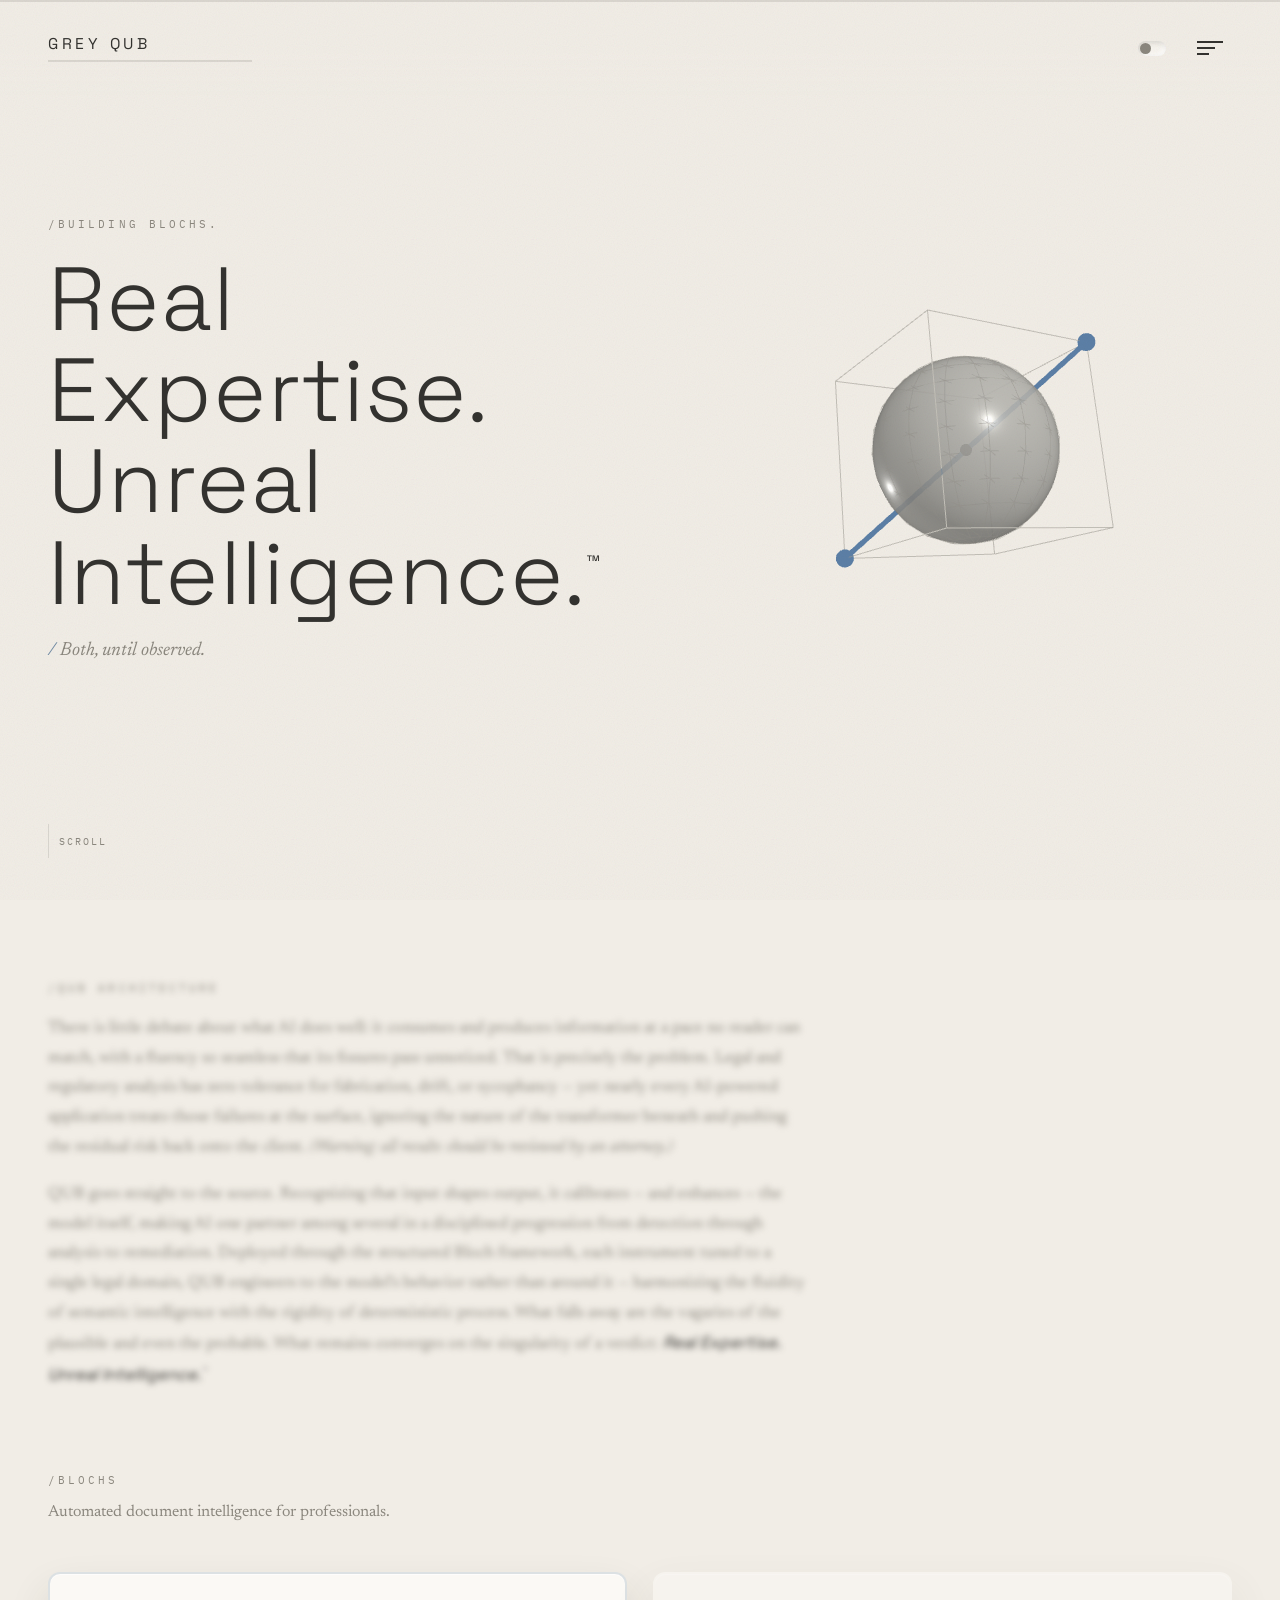
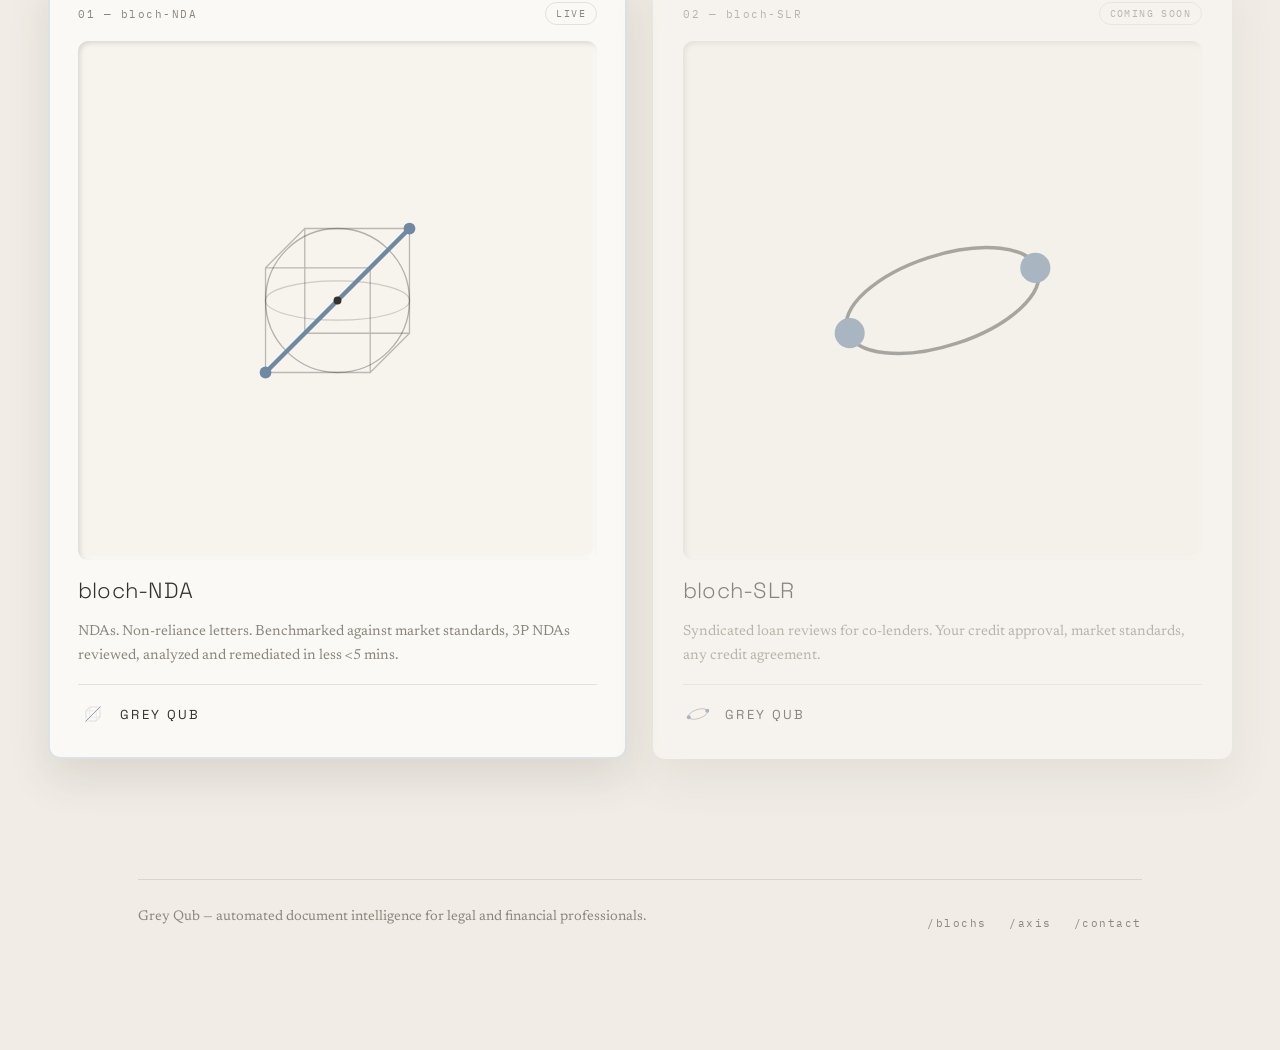
==== commit c8324bb5: "Point bloch-NDA card at the Azure Static Web Apps URL The blochnda.com custom domain isn't resolving" ====
--- a/index.html
+++ b/index.html
@@ -105,7 +105,7 @@
 
 <div class="grid">
 
-  <a class="card lead card-link" href="https://www.blochnda.com" style="text-decoration:none; color:inherit;">
+  <a class="card lead card-link" href="https://purple-bush-0f335e90f.7.azurestaticapps.net/" style="text-decoration:none; color:inherit;">
     <div class="num"><span>01 — bloch-NDA</span><span class="pill">Live</span></div>
     <div class="icon-tile">
       <svg viewBox="0 0 230 230" fill="none">
